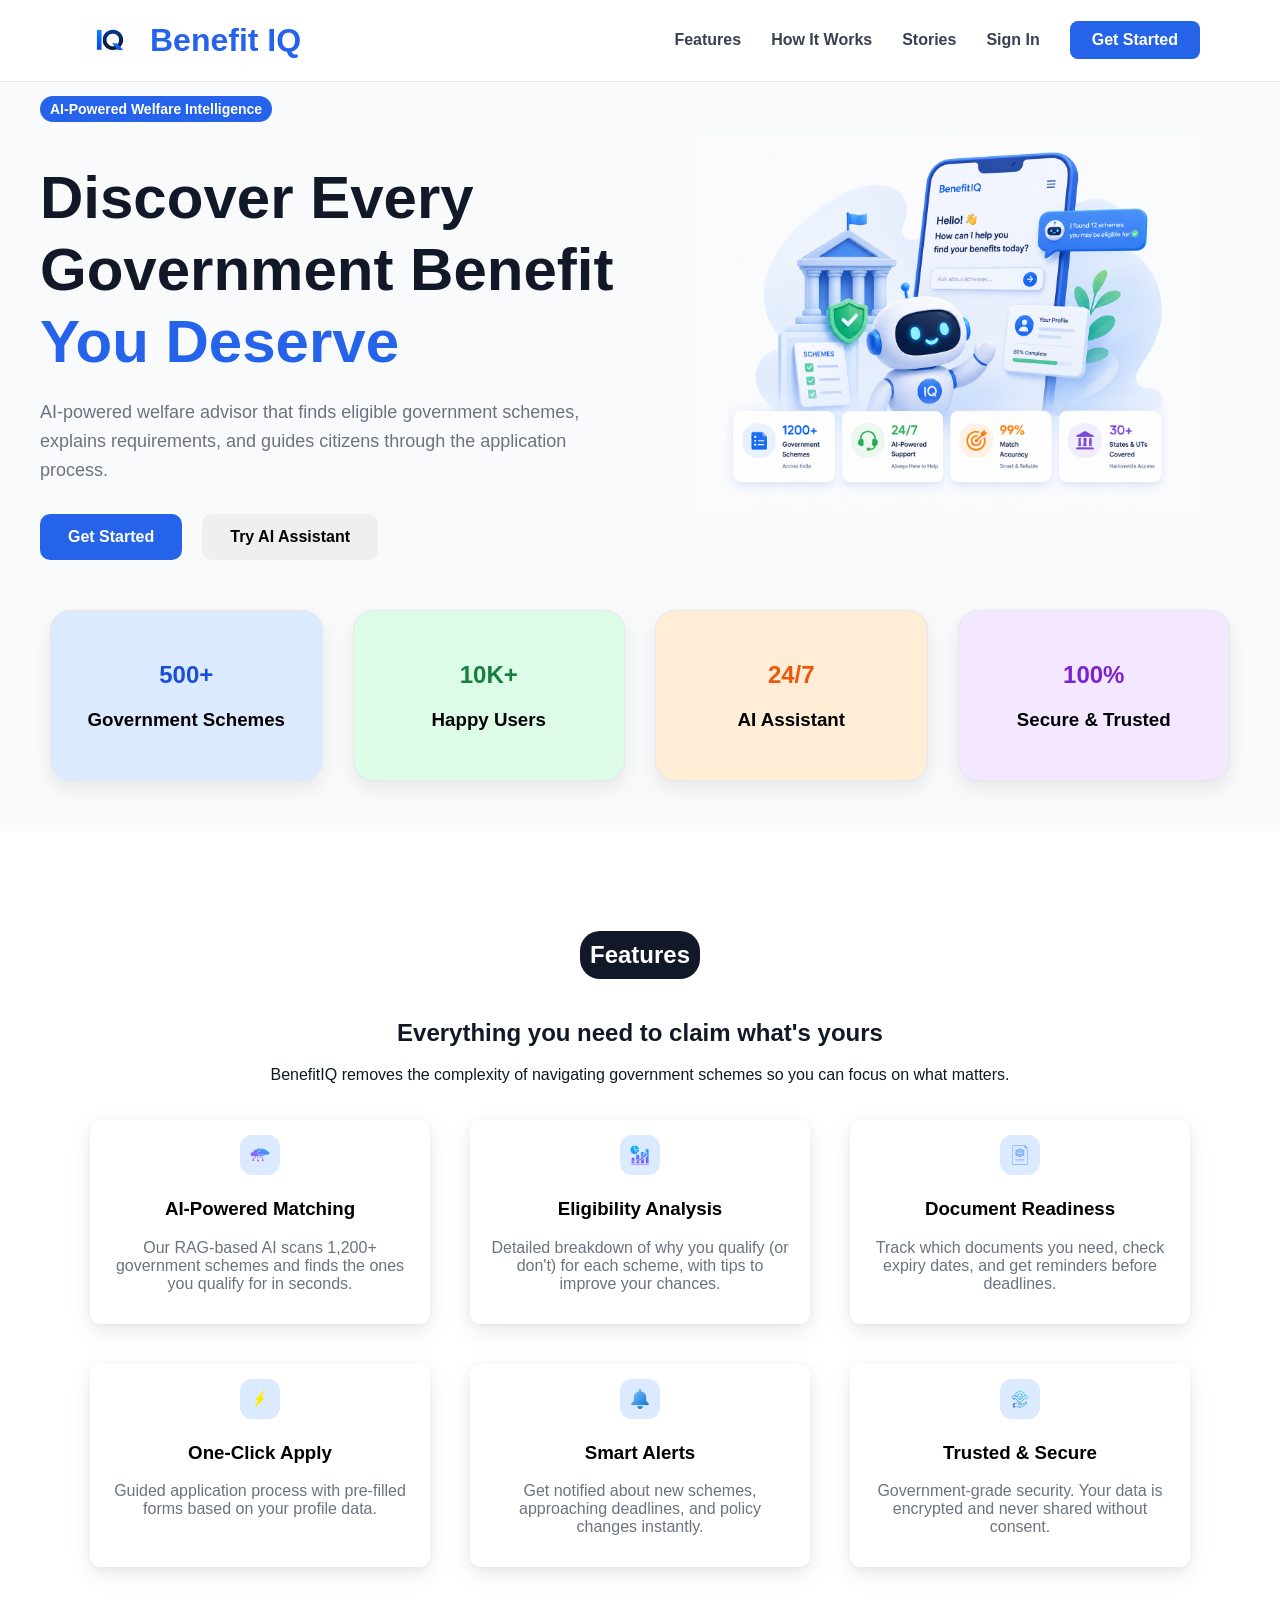
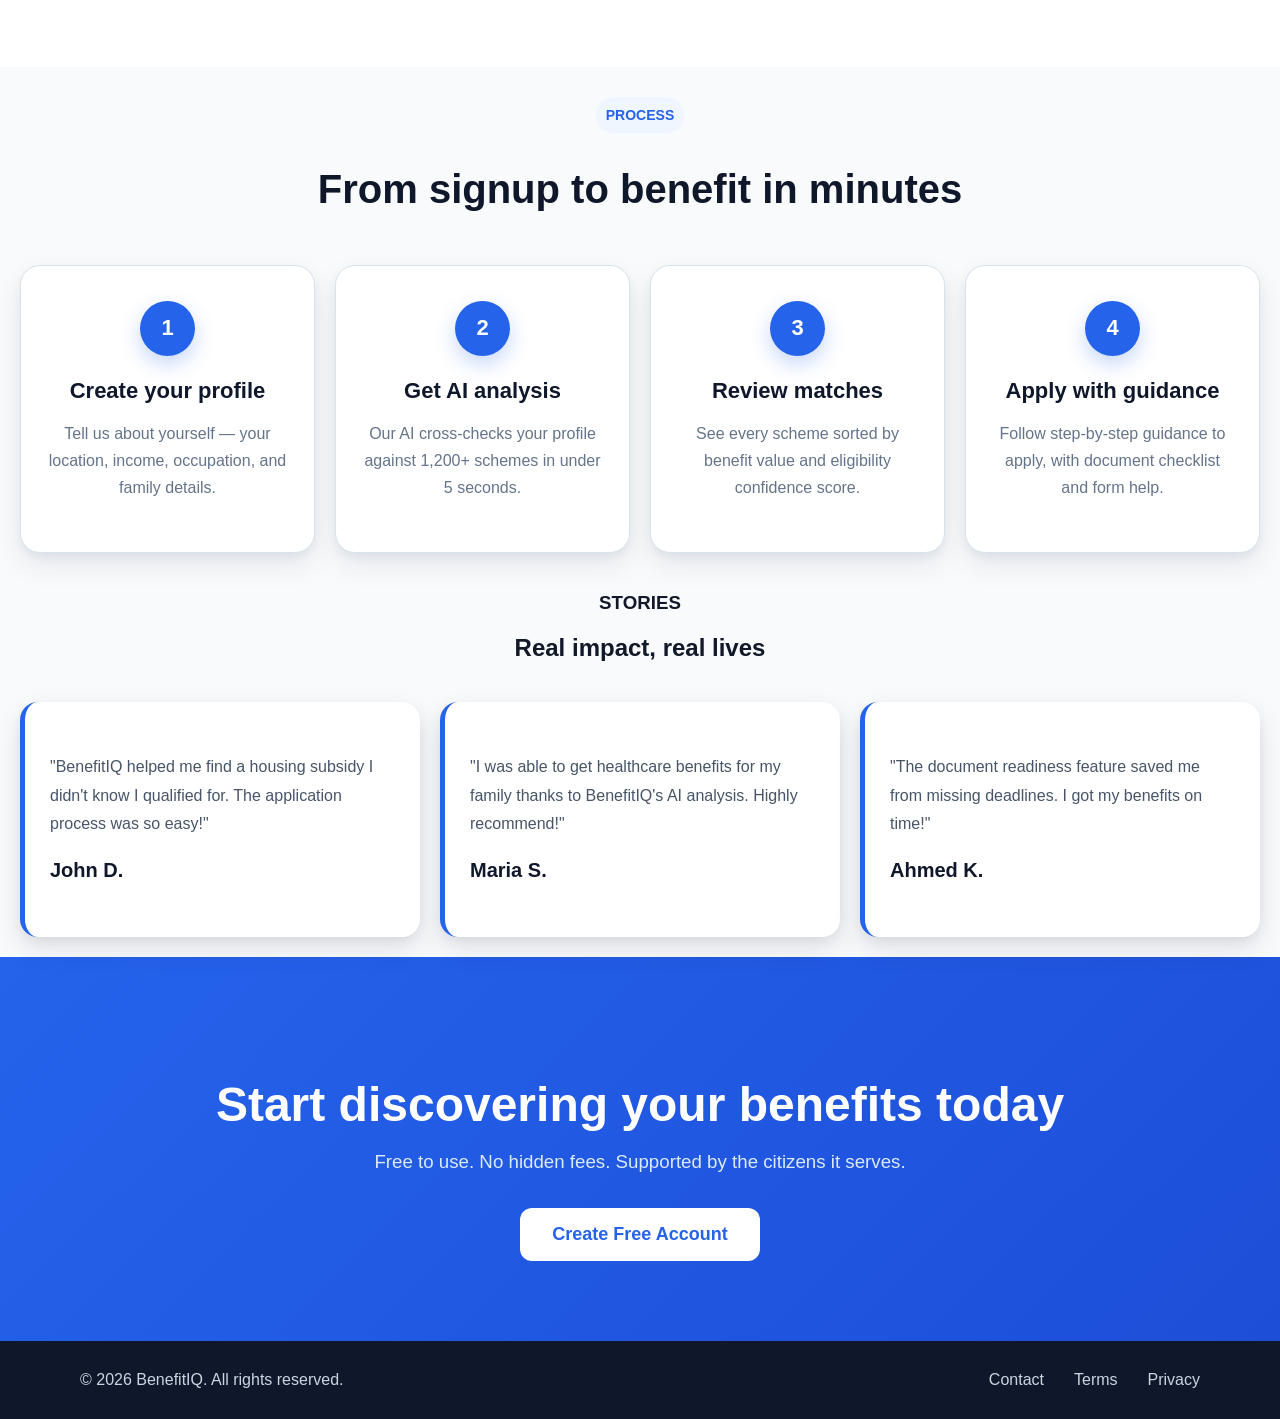
==== index.html @ 74d90d5c "Update index.html" ====
<!DOCTYPE html>
<html lang="en">
<head>
  <meta charset="UTF-8">
  <title>BenefitIQ - Home</title>
  <meta name="viewport" content="width=device-width, initial-scale=1.0">
  <link rel="stylesheet" href="style.css">
</head>
<body>
  <header>
    <h1><img src="images/logo.png" alt="BenefitIQ Logo" width="60">Benefit IQ</h1>
    <nav>
      <a href="#features">Features</a>
      <a href="#process">How It Works</a>
      <a href="#stories">Stories</a>
      <a href="login.html">Sign In</a>
      <a href="register.html" class="btn">Get Started</a>
    </nav>
  </header>
  <main>
    <section id="hero">
      <div class="hero-left">
      <p class="badge">AI-Powered Welfare Intelligence</p>
      <h1 class="hero-title">Discover Every Government Benefit <span>You Deserve</span></h1>
      <p class="hero-description"> AI-powered welfare advisor that finds eligible government schemes, explains requirements, and guides citizens through the application process.</p>
      <div class="hero-buttons">
       <button onclick="window.location.href='register.html'" class="bt">Get Started</button>
       <button class="bt1">Try AI Assistant</button>
     </div>
     </div>
     <div class="hero-right">
      <img src="images/right.png" width="300"/>
    </div>
    </section>
     <section id="card">
     <div class="card1">
      <h2>500+</h2>
      <h3>Government Schemes</h3>
      </div>
      <div class="card2">
      <h2>10K+</h2>
      <h3>Happy Users</h3>
      </div>
      <div class="card3">
      <h2>24/7</h2>
      <h3>AI Assistant</h3>
     </div>
     <div class="card4">
      <h2>100%</h2>
      <h3>Secure & Trusted</h3>
     </div>
      </div>
      </div>
    </section>
    <section id="features">
      <center><div class="ft">
      <h2>Features</h2>
      <h1>Everything you need to claim what's yours</h1>
      <p>BenefitIQ removes the complexity of navigating government schemes so you can focus on what matters.</p>
      </div></center>
      <div class="container">
      <div class="top">
        <img src="images/cloud.png" alt="AI Icon" width="20"/>
        <h3>AI-Powered Matching</h3>
        <p>Our RAG-based AI scans 1,200+ government schemes and finds the ones you qualify for in seconds.</p>
      </div>
      <div class="top">
        <img src="images/sales-report.png" alt="Analysis Icon" width="20" />
        <h3>Eligibility Analysis</h3>
        <p>Detailed breakdown of why you qualify (or don't) for each scheme, with tips to improve your chances.</p>
      </div>
      <div class="top">
        <img src="images/template.png" alt="Document Icon" width="20" />
        <h3>Document Readiness</h3>
        <p>Track which documents you need, check expiry dates, and get reminders before deadlines.</p>
      </div>
      </div>
    <div class="container2">
      <div class="bottom">
        <img src="images/flash.png" alt="Rocket Icon" width="20" />
        <h3>One-Click Apply</h3>
        <p>Guided application process with pre-filled forms based on your profile data.</p>
      </div>
      <div class="bottom">
        <img src="images/notification-bell.png" alt="Notification Icon" width="20" />
        <h3>Smart Alerts</h3>
        <p>Get notified about new schemes, approaching deadlines, and policy changes instantly.</p>
      </div>
      <div class="bottom">
        <img src="images/consulting.png" alt="Security Icon" width="20" />
        <h3>Trusted & Secure</h3>
        <p>Government-grade security. Your data is encrypted and never shared without consent.</p>
      </div>
    </div>
    </section>
    <section id="process">
      <center><h2>PROCESS</h2>
      <h1>From signup to benefit in minutes</h1></center>
      <div class="proc"><article class="process">
        <div class="number">1</div>
        <h3>Create your profile</h3>
          <p>Tell us about yourself — your location, income, occupation, and family details.</p>
      </article>
      <article class="process">
        <div class="number">2</div>
        <h3>Get AI analysis</h3>
          <p>Our AI cross-checks your profile against 1,200+ schemes in under 5 seconds.</p>
      </article>
      <article class="process">
        <div class="number">3</div>
        <h3>Review matches</h3>
          <p>See every scheme sorted by benefit value and eligibility confidence score.</p>
      </article>
      <article class="process">
        <div class="number">4</div>
        <h3>Apply with guidance</h3>
          <p>Follow step-by-step guidance to apply, with document checklist and form help.</p>
      </article>
      </div>
    </section>
    <section id="stories">
      <center><h3>STORIES</h3>
      <h1>Real impact, real lives</h1></center>
      <div class="str"> <article class="story">
        <p>"BenefitIQ helped me find a housing subsidy I didn't know I qualified for. The application process was so easy!"</p>
        <h3>John D.</h3>
      </article>
      <article class="story">
        <p>"I was able to get healthcare benefits for my family thanks to BenefitIQ's AI analysis. Highly recommend!"</p>
        <h3>Maria S.</h3>
      </article>
      <article class="story">
        <p>"The document readiness feature saved me from missing deadlines. I got my benefits on time!"</p>
        <h3>Ahmed K.</h3>
      </article>
    </div>
    </section>
    <section class="cta"><center>
      <h1>Start discovering your benefits today</h1>
      <h3>Free to use. No hidden fees. Supported by the citizens it serves.</h3>
      <button class="bt2" onclick="window.location.href='register.html'">Create Free Account</button>
    </section></center>
  </main>
  <footer class="foot">
    <p>&copy; 2026 BenefitIQ. All rights reserved.</p>
    <div class="cont">
    <a href="#">Contact</a>
    <a href="#">Terms</a>
    <a href="#">Privacy</a>
  </div>
  </footer>
</body>
</html>
---- style.css ----
body{
    margin:0;
    padding:0;
    font-family:Arial,sans-serif;
    background-color:#F8FAFC;
    color:#111827;}

header{
    display:flex;
    justify-content:space-between;
    align-items:center;
    background-color:#FFFFFF;
    padding:20px 80px;
    border-bottom:1px solid #E5E7EB;
    position:sticky;
    top:0;}

header h1{
    display:flex;
    align-items:center;
    margin:0;
    font-size:32px;
    font-weight:700;
    color:#2563EB;
    cursor:pointer;
    gap:10px;}

nav{
    display:flex;
    align-items:center;
    gap:30px;}

nav a{
    text-decoration:none;
    color:#374151;
    font-size:16px;
    font-weight:600;
    transition:0.3s;}

nav a:hover{
    color:#2563EB;}

.btn{
    background-color:#2563EB;
    color:white;
    padding:10px 22px;
    border-radius:8px;
    transition:0.3s;}

.btn:hover{
    background-color:#1D4ED8;
    color:white;}

#hero{
    display:flex;
    align-items:center;
    justify-content:space-between;
    gap:2rem;
    max-width:1200px;
    margin: 0 auto;
    padding: 0 2rem;}

.bt{
    background-color:#2563EB;
    color:white;
    padding:14px 28px;
    border:none;
    border-radius:10px;
    font-size:16px;
    font-weight:600;
    cursor:pointer;
    transition:0.3s;}

.bt:hover{
    transform:translateY(-8px);
    background-color:#1D4ED8;
    color:white;}

.badge{
    display:inline-block;
    background-color:#2563EB;
    color:white;
    padding:5px 10px;
    border-radius:50px;
    font-size:14px;
    font-weight:600;
    margin-bottom:20px;}

.hero-left{
    width:50%;}

.hero-right{
    width:50%;
    display:flex;
    justify-content:center;
    align-items:center;}

.hero-title{
    color:#111827;
    font-size:60px;
    font-weight:700;
    margin:20px 0;
    line-height:1.2;}

.hero-right img{
    width: 100%;
    max-width: 500px;
    height: auto;
    object-fit: contain;}

.hero-title span{
    color:#2563EB;}

.hero-description{
    font-size:18px;
    color:#6B7280;
    line-height:1.6;
    max-width:550px;
    margin-bottom:30px;}

.hero-buttons{
    display:flex;
    gap:20px;}


.bt1{
    color:black;
    padding:14px 28px;
    border:none;
    border-radius:10px;
    font-size:16px;
    font-weight:600;
    cursor:pointer;
    transition:0.3s;}

.bt1:hover{
    transform:translateY(-8px);
    background-color:#1D4ED8;
    color:white;}

#card{
    display:flex;
    gap:30px;
    padding:20px 20px;
    margin:30px 30px;}

#card h3{
    color:black;}
    
.card1{
    flex:1;
    background:#DBEAFE;
    color:#1D4ED8;
    border:1px solid #E5E7EB;
    border-radius:20px;
    padding:30px;
    text-align:center;
    box-shadow:0 8px 20px rgba(0,0,0,0.08);}

.card2{
    flex:1;
    background:#DCFCE7;
    color:#15803D;
    border:1px solid #E5E7EB;
    border-radius:20px;
    padding:30px;
    text-align:center;
    box-shadow:0 8px 20px rgba(0,0,0,0.08);}

.card3{
    flex:1;
    background:#FFEDD5;
    color:#EA580C;
    border:1px solid #E5E7EB;
    border-radius:20px;
    padding:30px;
    text-align:center;
    box-shadow:0 8px 20px rgba(0,0,0,0.08);}

.card4{
    flex:1;
    background:#F3E8FF;
    color:#7E22CE;
    border:1px solid #E5E7EB;
    border-radius:20px;
    padding:30px;
    text-align:center;
    box-shadow:0 8px 20px rgba(0,0,0,0.08);}

#features{
    background:#FFFFFF;
    padding:80px;}

.ft h2{
    background-color: #111827;
    display:inline-block;
    padding: 10px;
    border-radius: 20px;
    color:white;}

#features h1{
    color:#111827;}

.container{
    display:flex;
    gap:20px;}

.container2{
    display:flex;
    gap:20px;}

.top h3{
    color:black;}
.bottom h3{
    color:black;}

.top{ 
    flex:1;
    background:#FFFFFF;
    color:#6B7280;
    align-items:center;
    text-align:center;
    justify-content:space-between;
    border-radius: 10px;
    box-shadow:
    0 2px 8px rgba(0,0,0,0.05),0 8px 24px rgba(0,0,0,0.08);
    margin: 20px 10px;
    padding: 15px 20px;
    transition:.3s;}

.top p{
    color:#6B7280}

.top img{
    background:#DBEAFE;
    padding: 10px;
    border-radius:12px;}

.top:hover{
    transform:translateY(-8px);
    border-color:#93C5FD;
    box-shadow:
        0 8px 18px rgba(37,99,235,.10),
        0 18px 40px rgba(15,23,42,.12);}

.bottom{ 
    flex:1;
    background:#FFFFFF;
    color:#6B7280;
    align-items:center;
    text-align:center;
    justify-content:space-between;
    box-shadow: 0 2px 8px rgba(0,0,0,0.05),0 8px 24px rgba(0,0,0,0.08);
    border-radius:10px;
    margin : 20px 10px;
    padding : 15px 20px;
    transition:.3s;}

.bottom img{
    background:#DBEAFE;
    padding: 10px;
    border-radius:12px;}

.bottom:hover{
    transform:translateY(-8px);
    border-color:#93C5FD;
    box-shadow:
        0 8px 18px rgba(37,99,235,.10),
        0 18px 40px rgba(15,23,42,.12);}

#process{
    background-color:#F8FAFC;}

.process h3{
    color:#0F172A;
    font-size:22px;
    font-weight:700;
    margin-bottom:15px;}

.process p{
    color:#64748B;
    line-height:1.7;
    font-size:16px;}

#process h2{
    background:#EFF6FF;
    color:#2563EB;
    font-size:14px;
    font-weight:600;
    display: inline-block;
    padding:10px 10px;
    border-radius:20px;
    margin:30px;
    margin-bottom:0px;}

#process h1{
    color:#0F172A;
    font-size:40px;
    font-weight:800;}

.proc{
    display: flex;
    gap:20px;
    padding:20px;}

.number{
    width:55px;
    height:55px;
    background:#2563EB;
    color:white;
    border-radius:50%;
    display:flex;
    justify-content:center;
    align-items:center;
    font-size:22px;
    font-weight:700;
    margin:0 auto 20px;
    box-shadow:0 8px 20px rgba(37,99,235,.25);}

.process{
    flex:1;
    background:#FFFFFF;
    padding:35px 25px;
    border:1.5px solid #D6E4F0;
    border-radius:20px;
    text-align:center;
    box-shadow:
        0 4px 10px rgba(15,23,42,.05),
        0 12px 28px rgba(15,23,42,.08);
    transition:.3s;}

.process:hover{
    transform:translateY(-8px);
    border-color:#93C5FD;
    box-shadow:
        0 8px 18px rgba(37,99,235,.10),
        0 18px 40px rgba(15,23,42,.12);}

.str{
    display:flex;
    gap:20px;
    padding:20px;}

.story p{
    color:#475569;
    font-size:16px;
    line-height:1.8;}

.story h3{
    color:#0F172A;
    font-size:20px;
    font-weight:700;
    margin-top:20px;}

.story{
    flex:1;
    background:#FFFFFF;
    padding:35px 25px;
    border-radius:18px;
    border-left:5px solid #2563EB;
    text-align:left;
    box-shadow:
        0 4px 12px rgba(15,23,42,.06),
        0 12px 28px rgba(15,23,42,.10);
    transition:.3s;}

.story:hover{
    transform:translateY(-8px);}

.cta{
    background:linear-gradient(135deg,#2563EB,#1D4ED8);
    color:white;
    text-align:center;
    padding:80px 20px;}

.cta h1{
    font-size:48px;
    margin-bottom:15px;}

.cta h3{
    color:#DBEAFE;
    font-weight:400;
    margin-bottom:35px;}

.bt2{
    background:white;
    color:#2563EB;
    padding:16px 32px;
    border:none;
    border-radius:12px;
    font-size:18px;
    font-weight:700;
    cursor:pointer;
    transition:.3s;}


.bt2:hover{
    transform:translateY(-5px);
    background:#EFF6FF;}

.foot{
    background:#0F172A;
    color:white;
    padding:30px 80px;
    display:flex;
    justify-content:space-between;
    align-items:center;}

.cont{
    display:flex;
    gap:30px;}

.foot p{
    color:#CBD5E1;
    margin:0;}

.foot a{
    color:#CBD5E1;
    text-decoration:none;
    transition:.3s;}

.foot a:hover{
    color:white;}
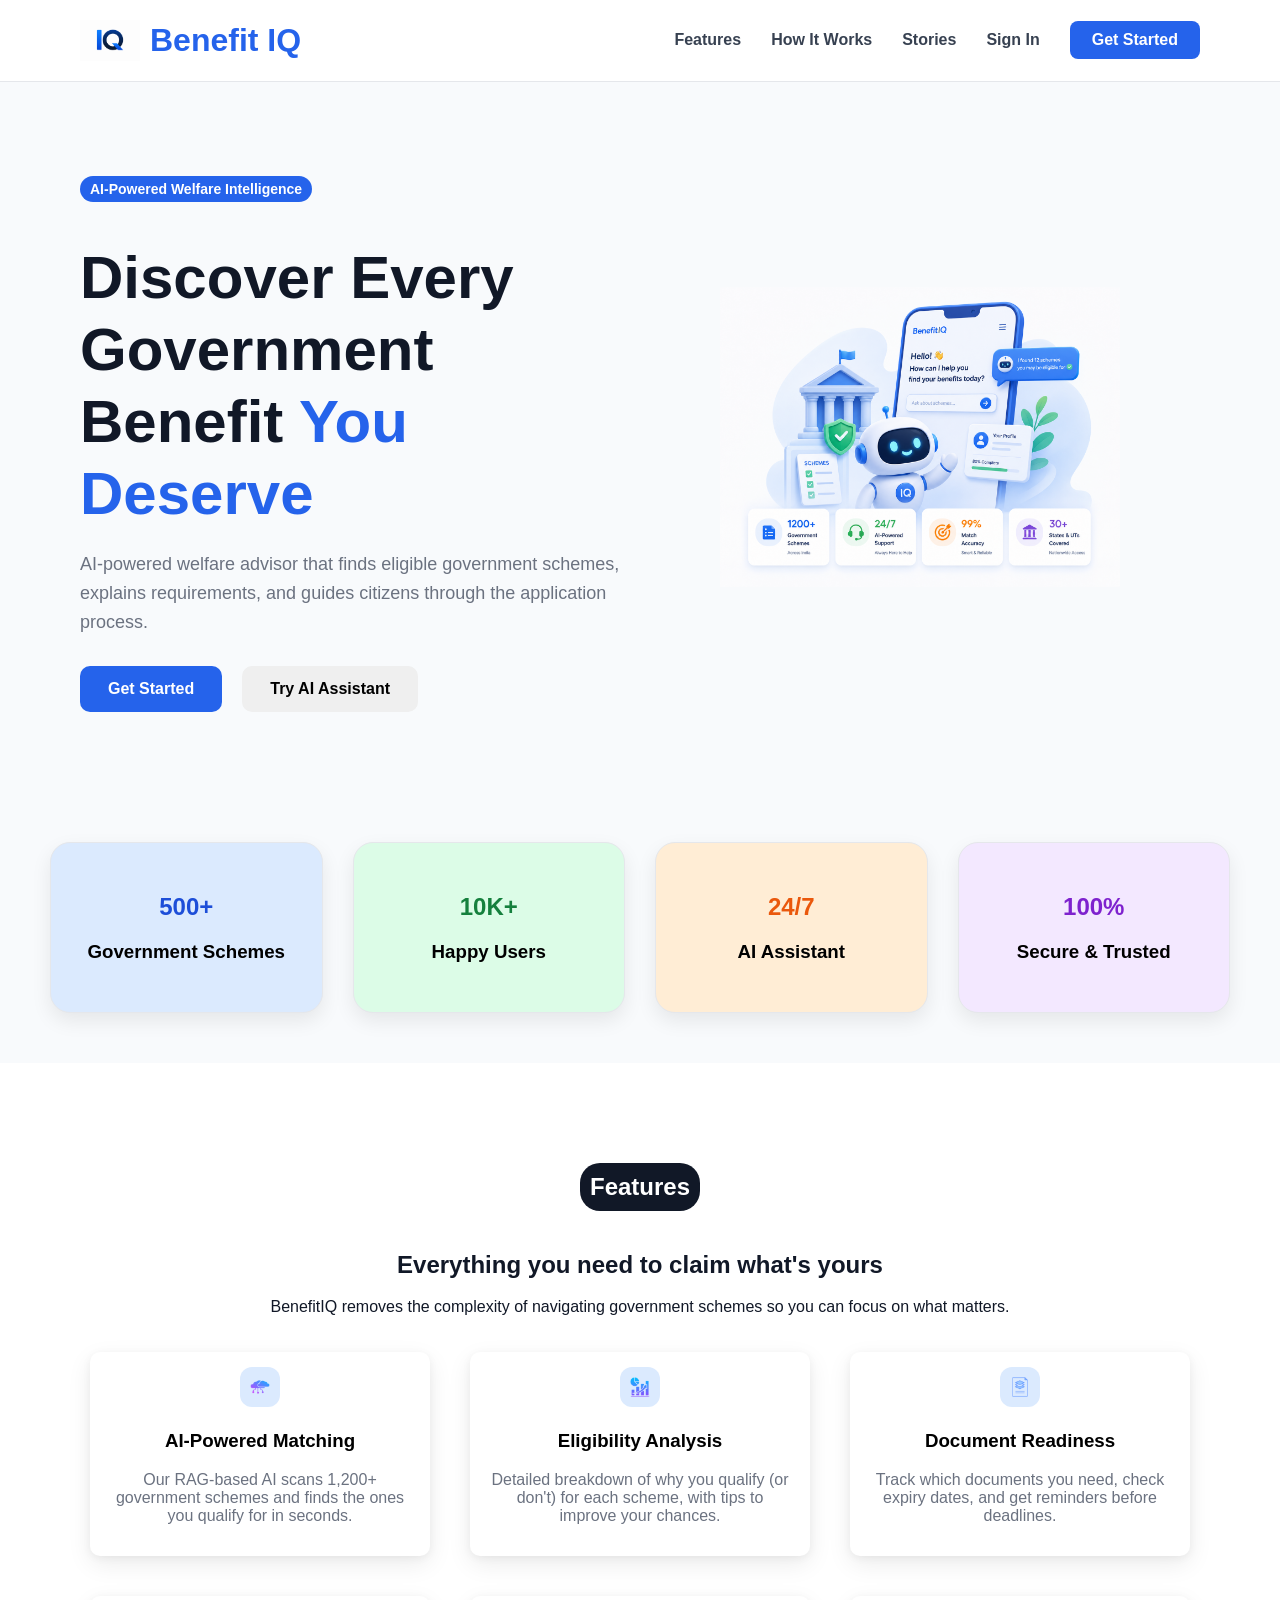
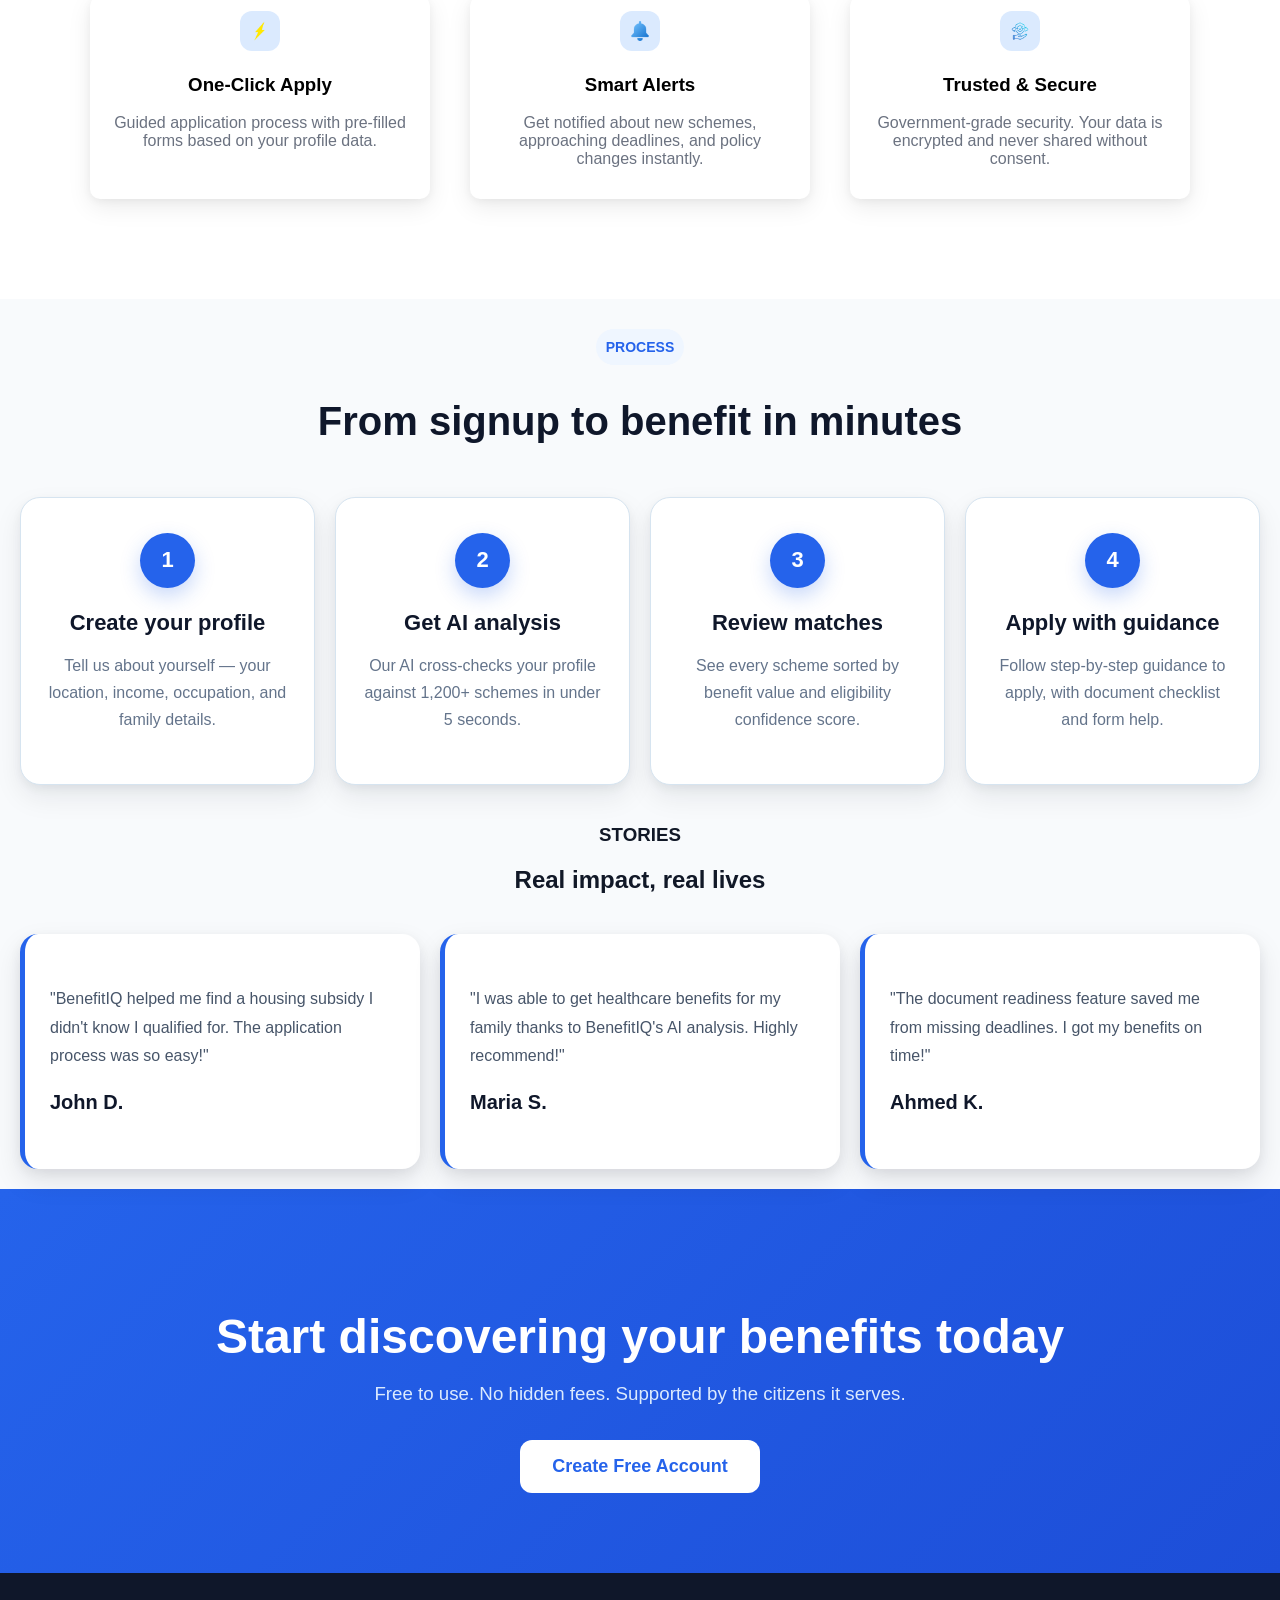
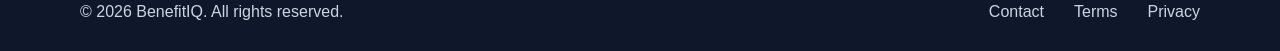
==== commit 10bb4b76: "Update index.html" ====
--- a/index.html
+++ b/index.html
@@ -29,7 +29,7 @@
      </div>
      </div>
      <div class="hero-right">
-      <img src="images/right.png" width="300"/>
+      <img src="images/right.png" width="400"/>
     </div>
     </section>
      <section id="card">
--- a/style.css
+++ b/style.css
@@ -53,12 +53,9 @@
 
 #hero{
     display:flex;
-    align-items:center;
     justify-content:space-between;
-    gap:2rem;
-    max-width:1200px;
-    margin: 0 auto;
-    padding: 0 2rem;}
+    align-items:center;
+    padding:80px;}
 
 .bt{
     background-color:#2563EB;
@@ -94,6 +91,9 @@
     display:flex;
     justify-content:center;
     align-items:center;}
+    
+.hero img{
+    width:100%;}
 
 .hero-title{
     color:#111827;
@@ -101,12 +101,6 @@
     font-weight:700;
     margin:20px 0;
     line-height:1.2;}
-
-.hero-right img{
-    width: 100%;
-    max-width: 500px;
-    height: auto;
-    object-fit: contain;}
 
 .hero-title span{
     color:#2563EB;}
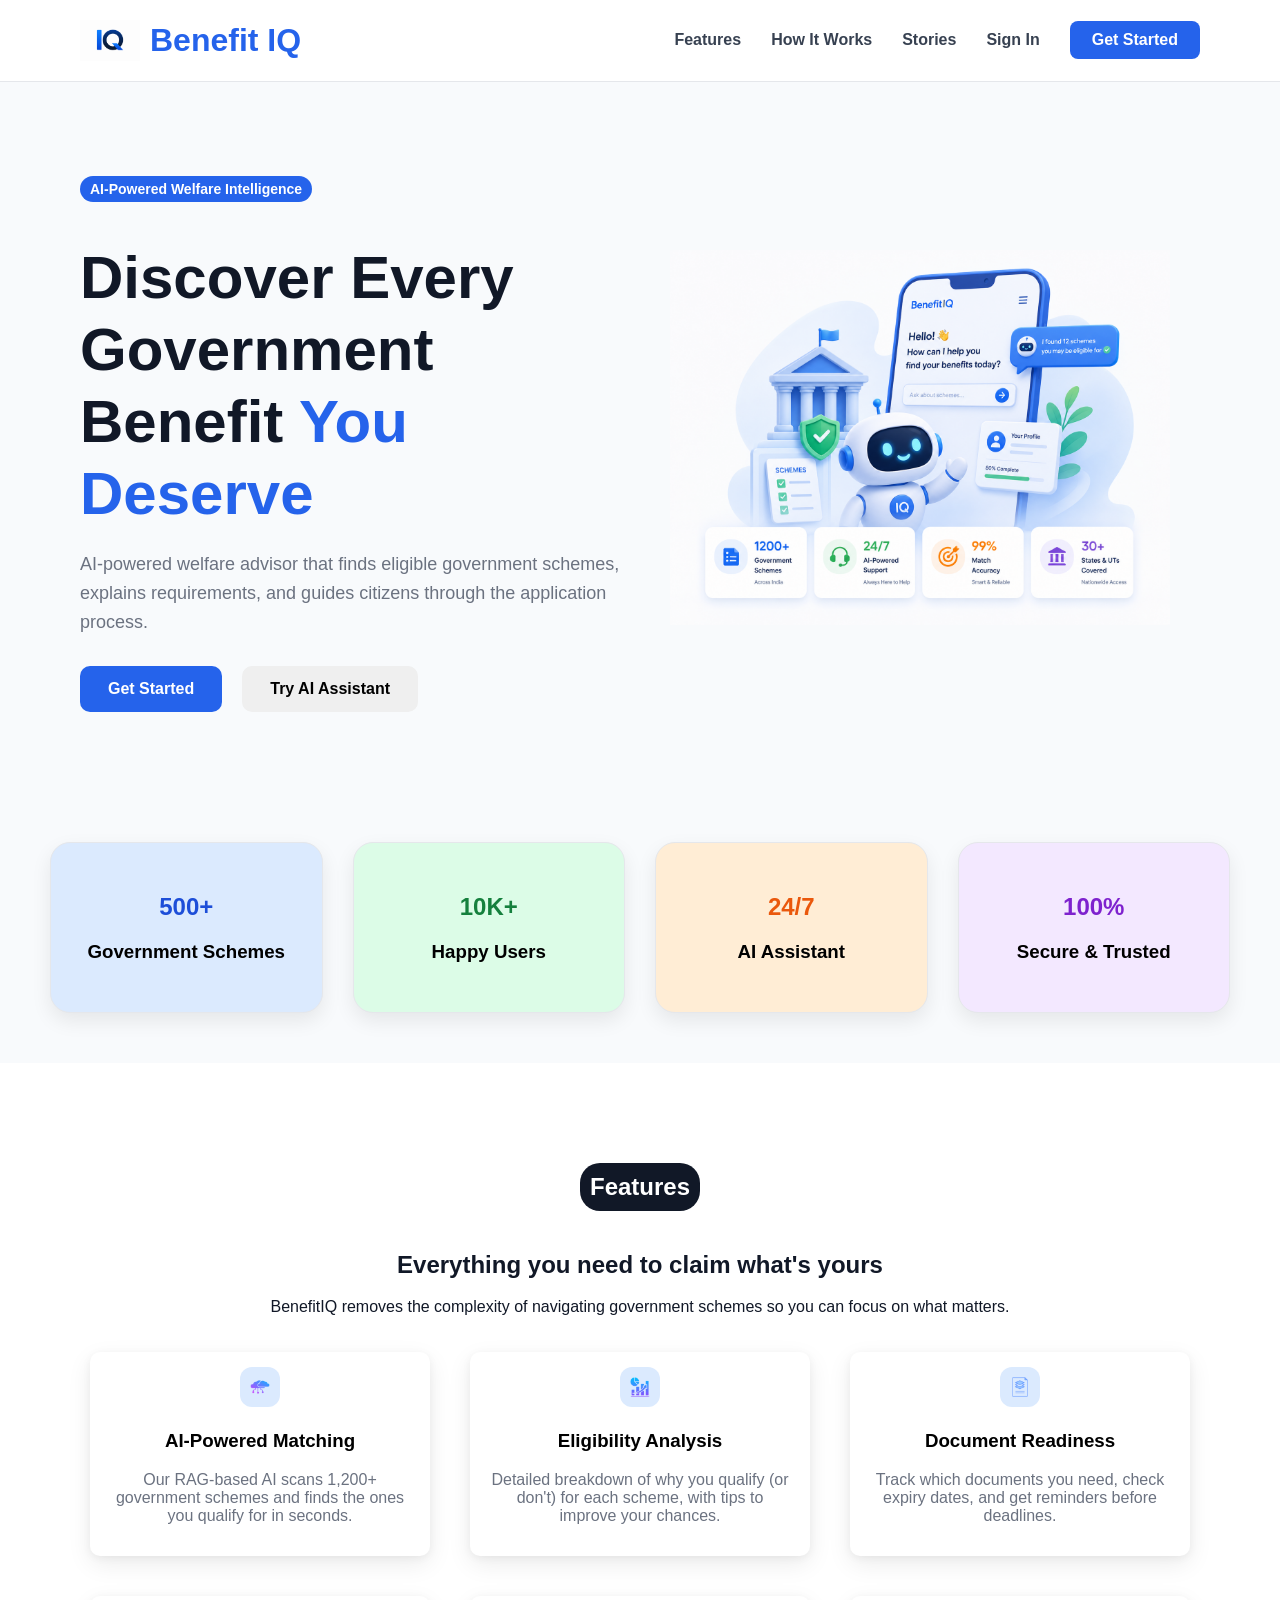
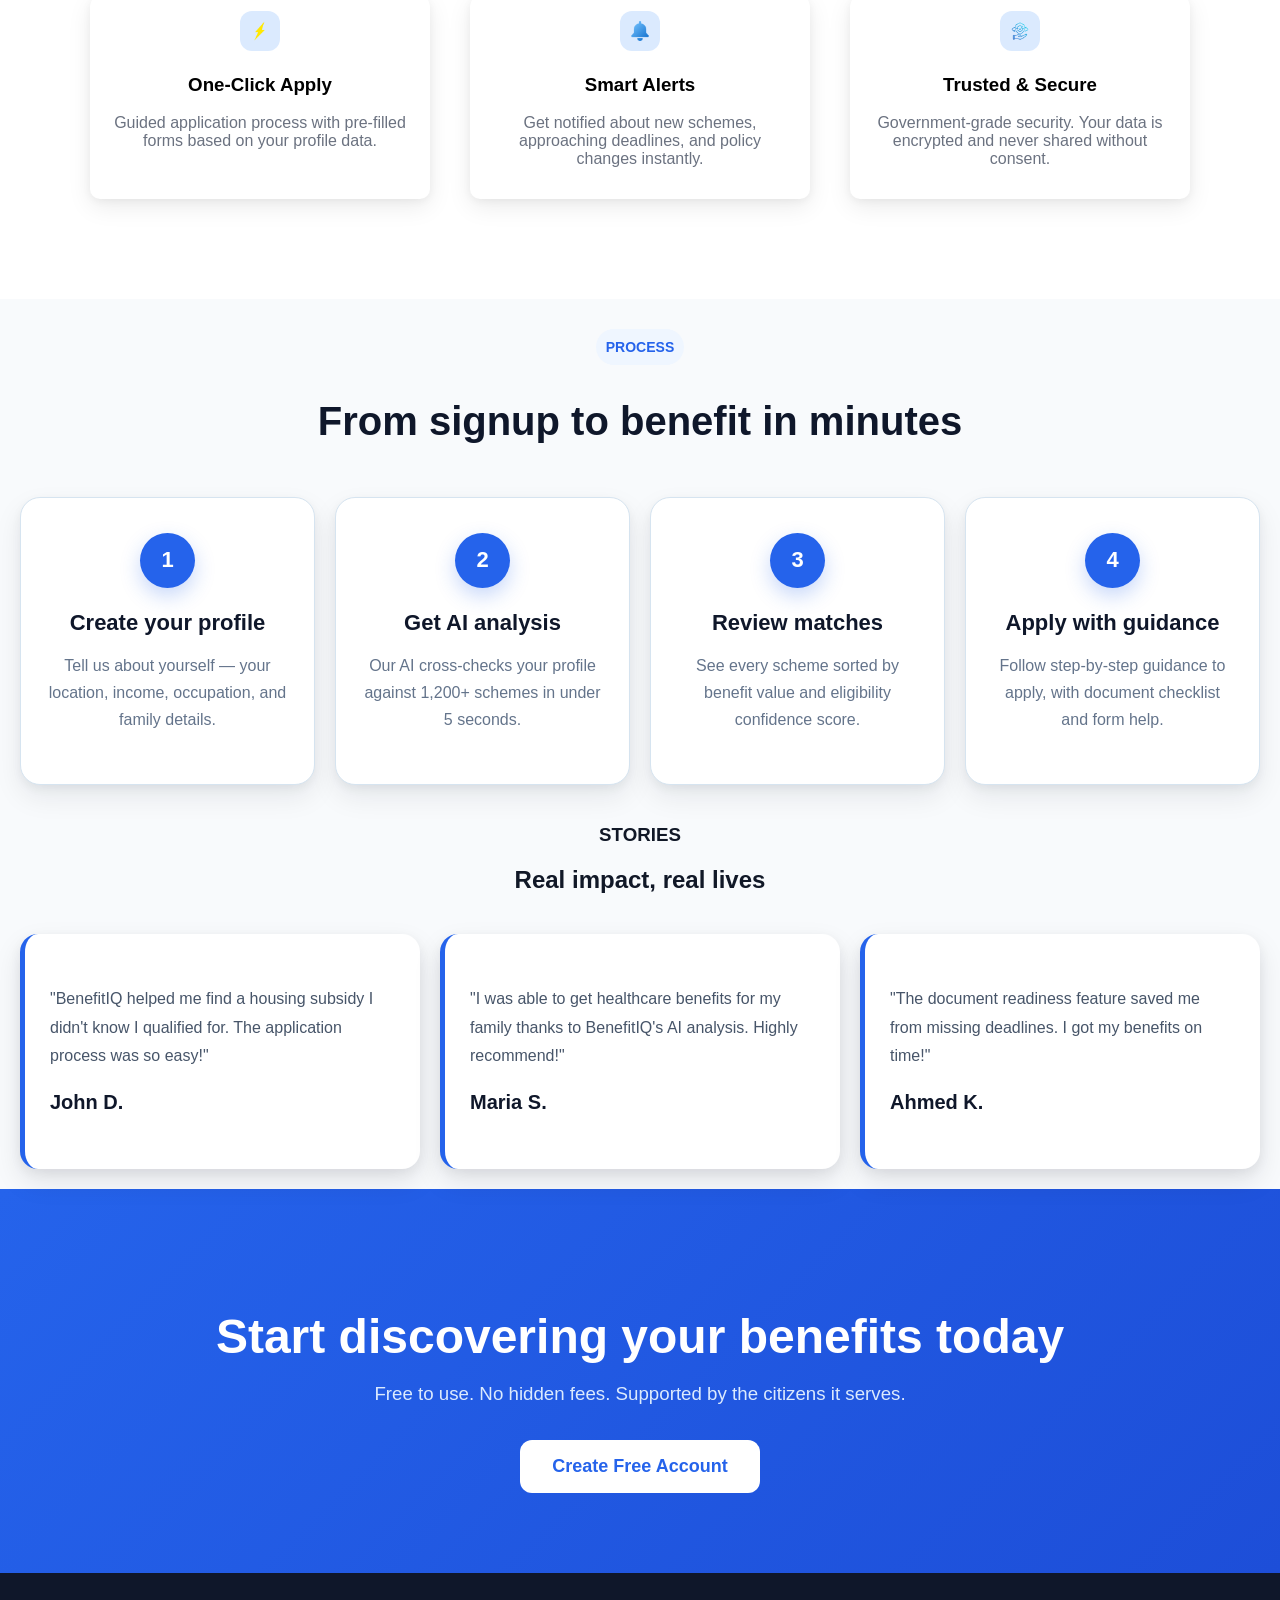
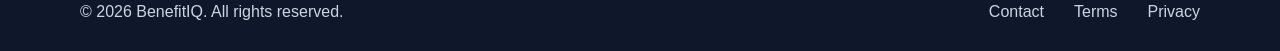
==== commit 0390f919: "Update index.html" ====
--- a/index.html
+++ b/index.html
@@ -29,7 +29,7 @@
      </div>
      </div>
      <div class="hero-right">
-      <img src="images/right.png" width="400"/>
+      <img src="images/right.png" width="500"/>
     </div>
     </section>
      <section id="card">
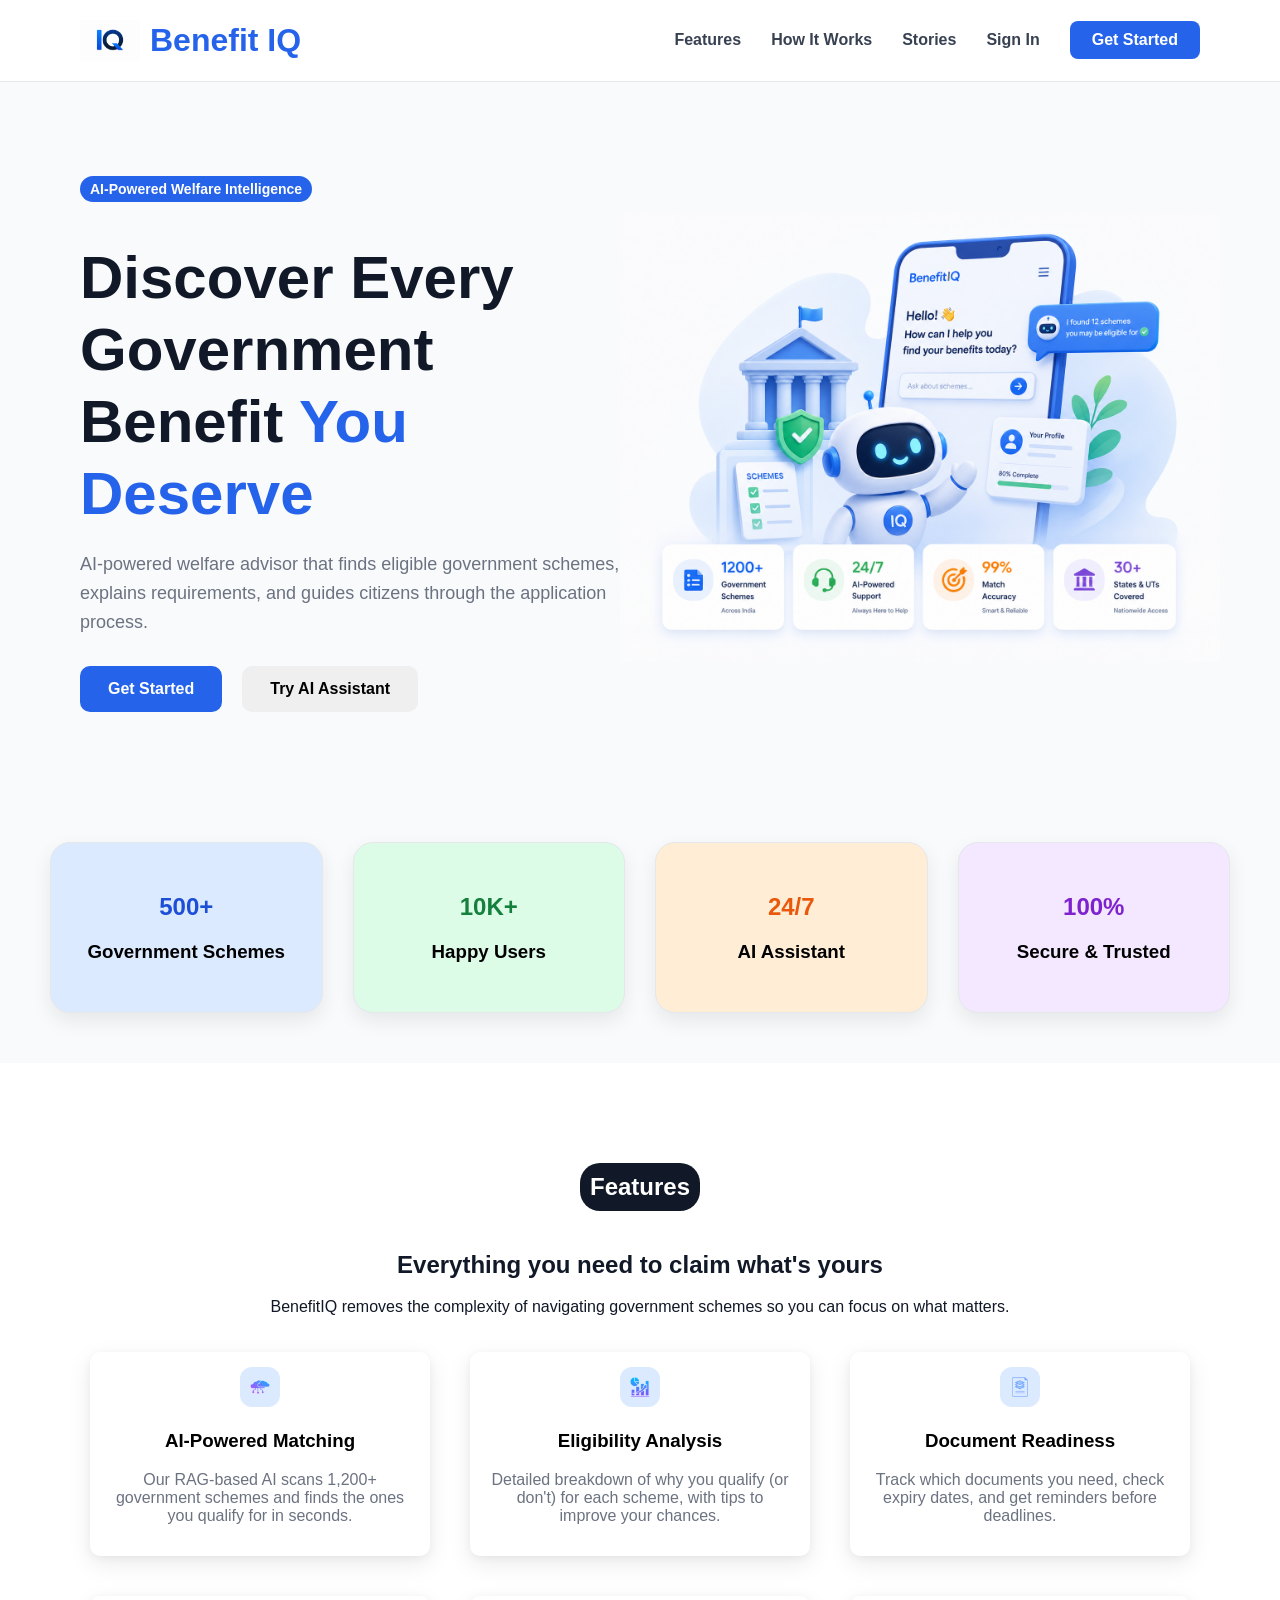
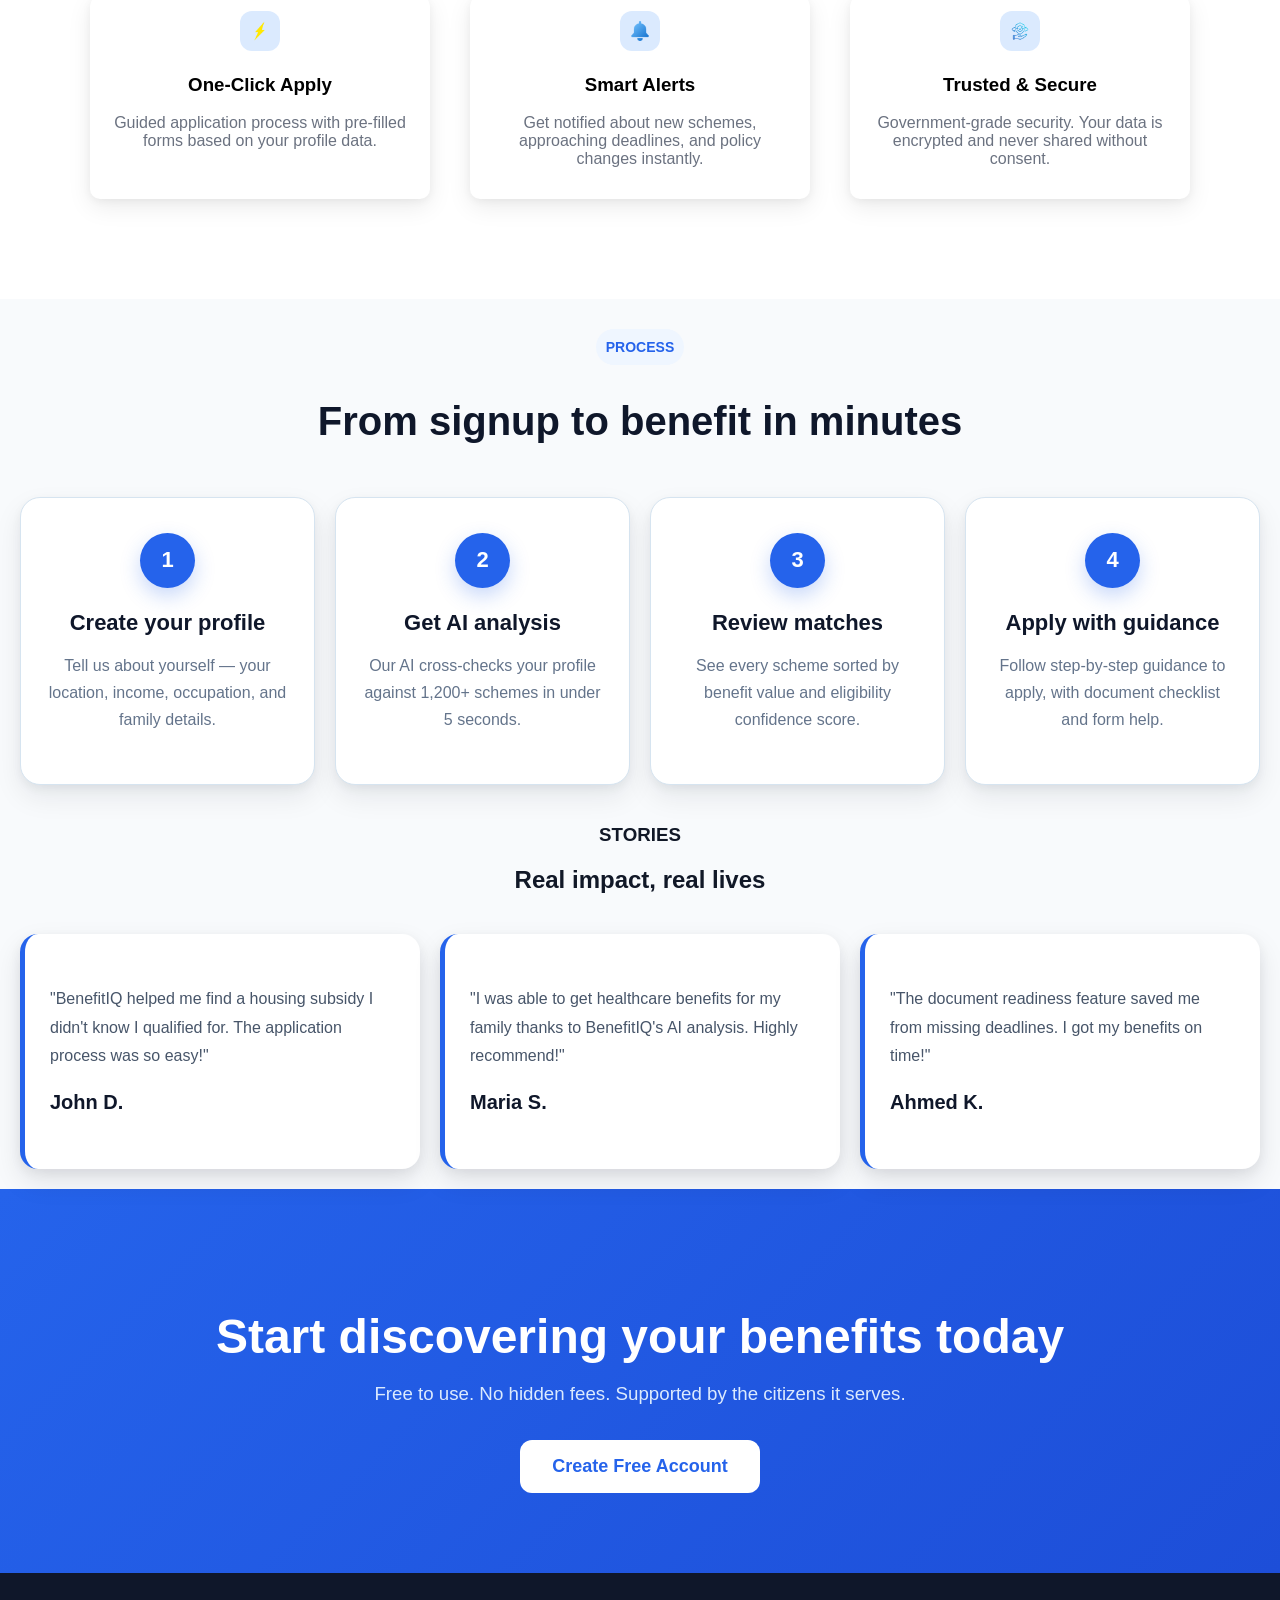
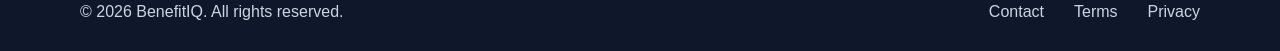
==== commit dee0e3f6: "Update index.html" ====
--- a/index.html
+++ b/index.html
@@ -29,7 +29,7 @@
      </div>
      </div>
      <div class="hero-right">
-      <img src="images/right.png" width="500"/>
+      <img src="images/right.png" width="600"/>
     </div>
     </section>
      <section id="card">
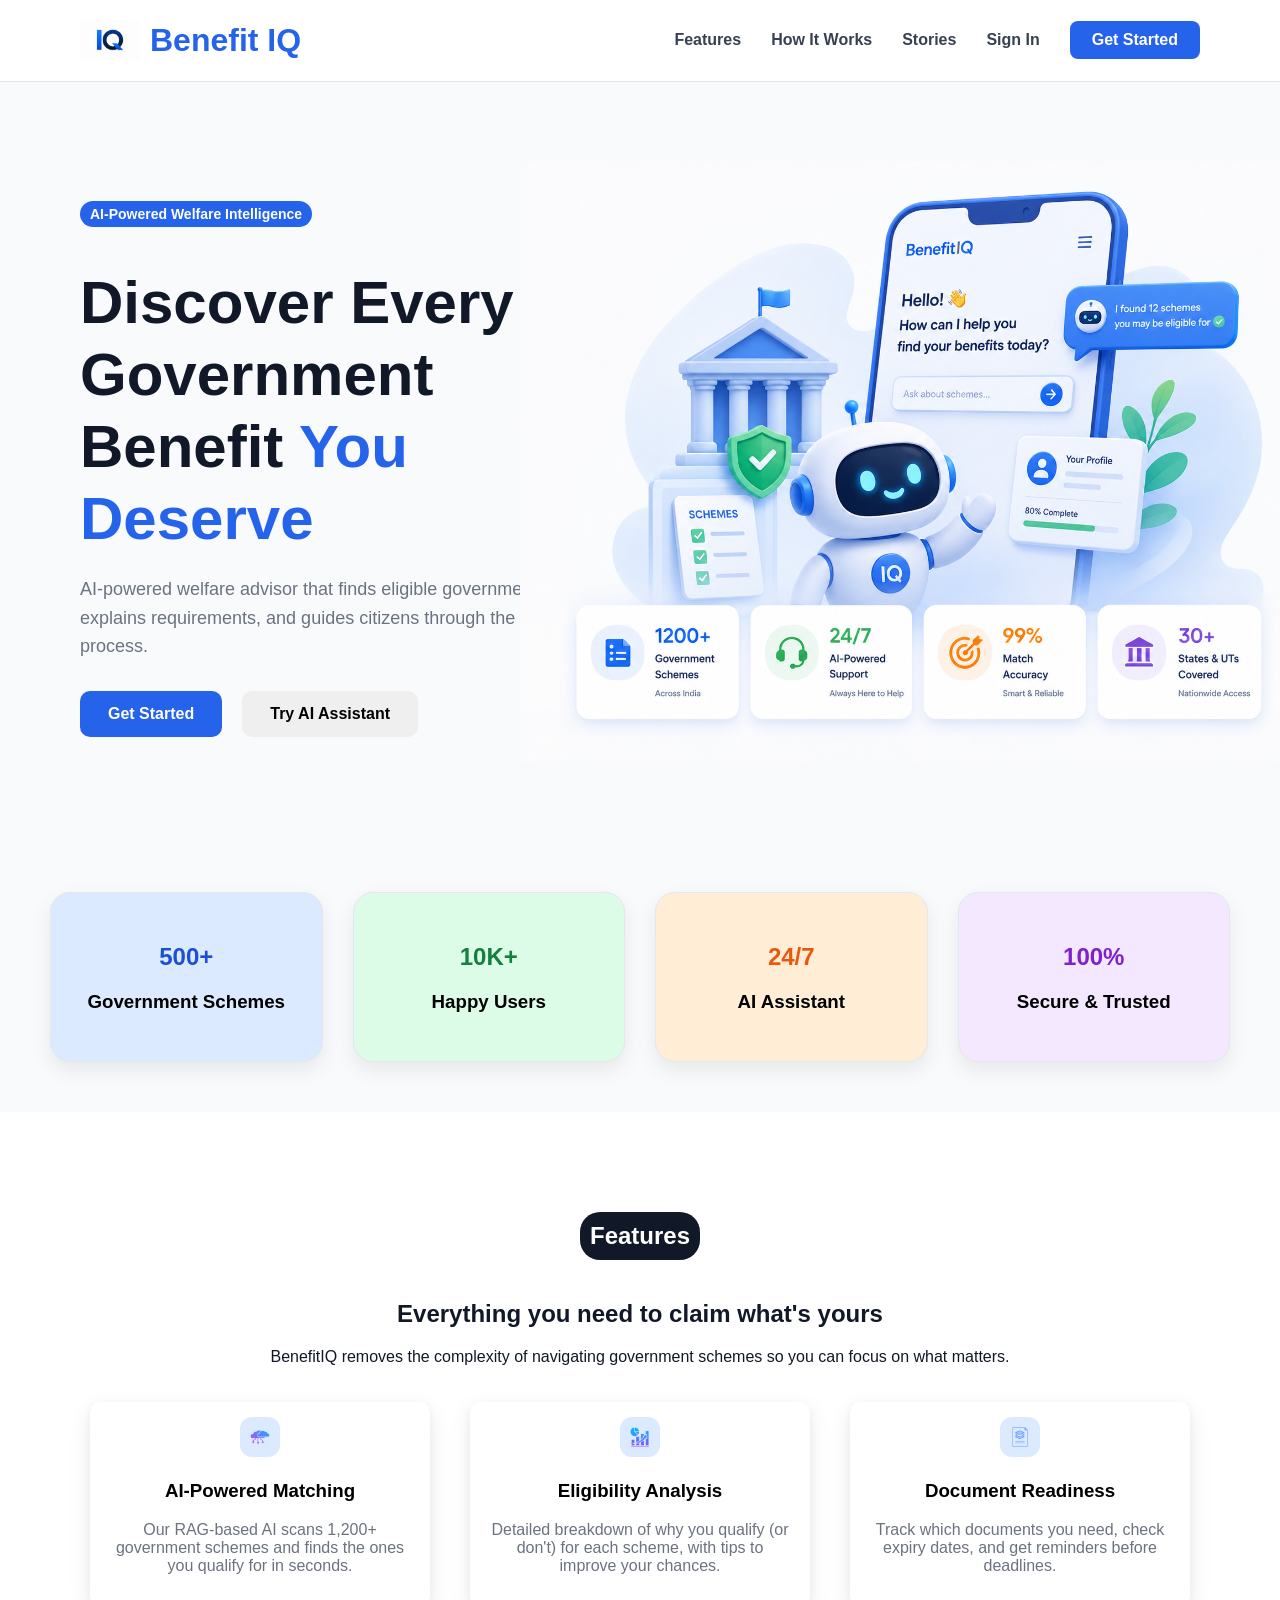
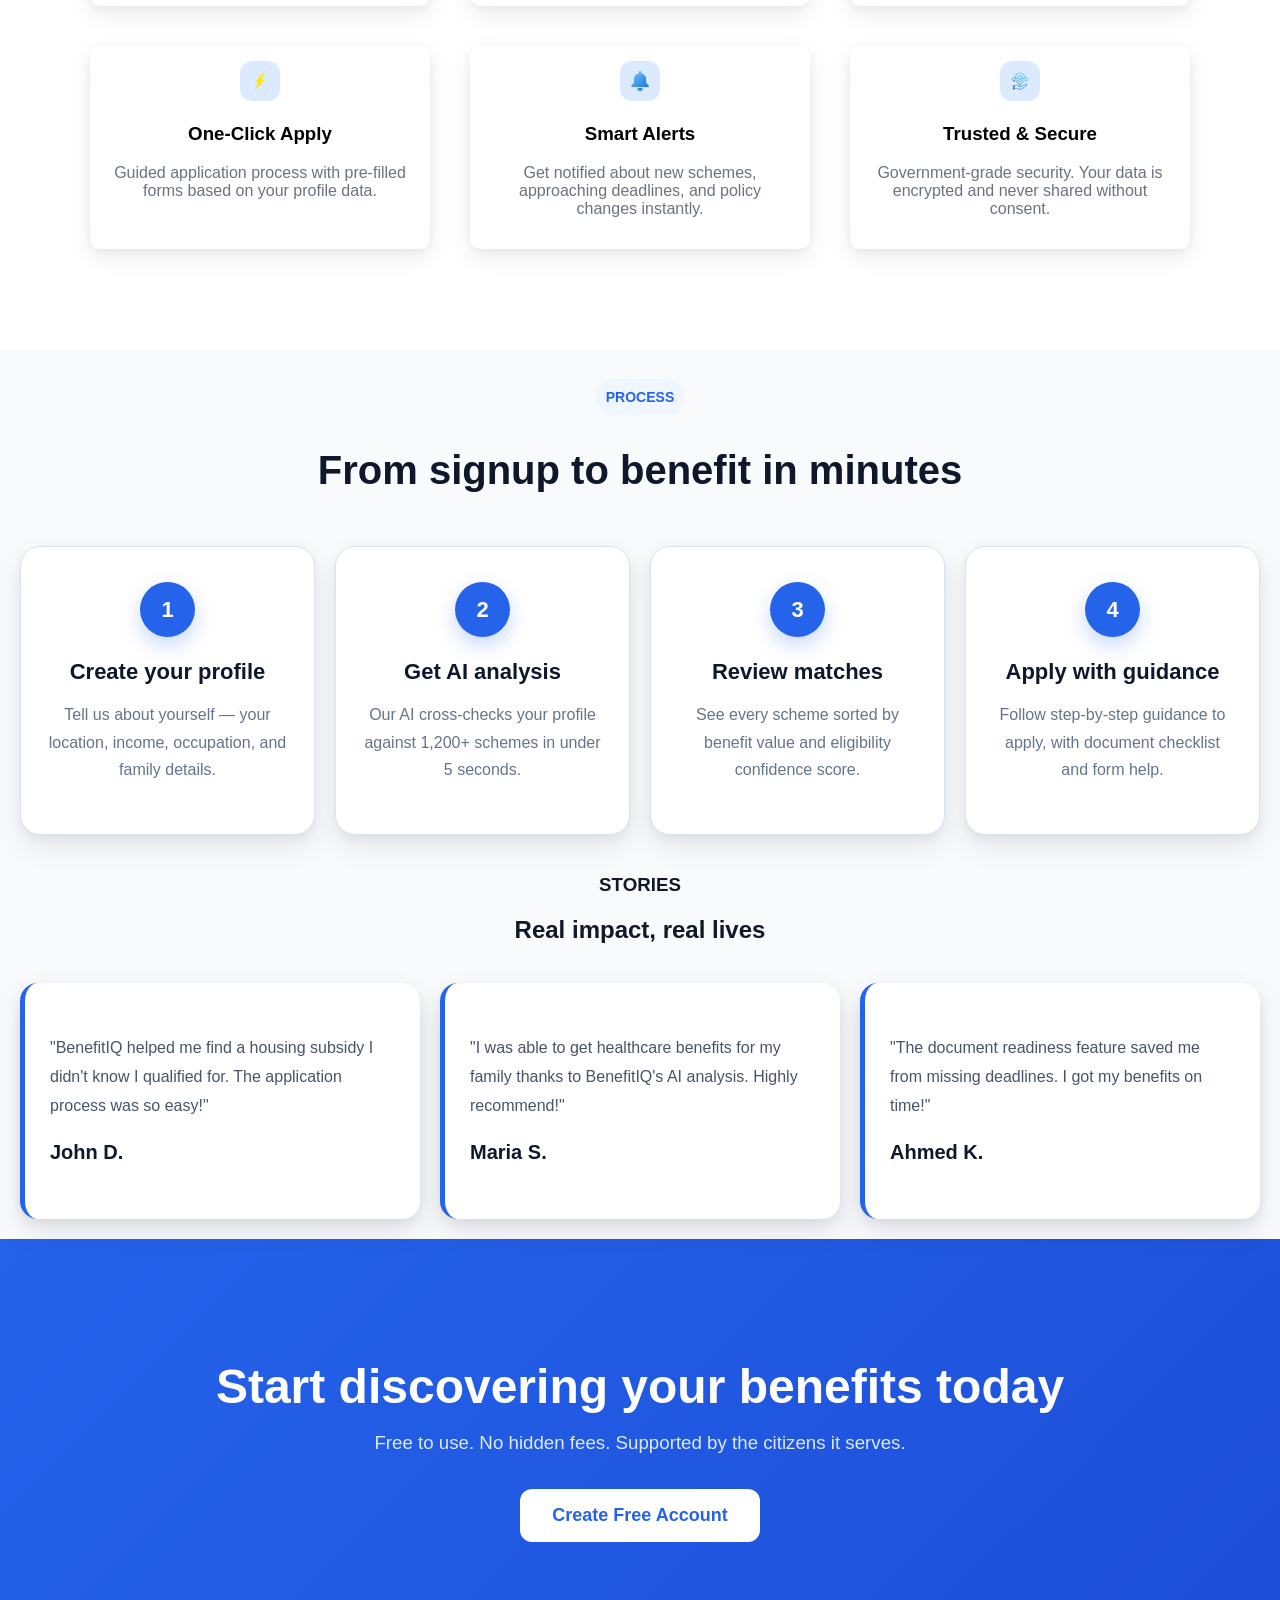
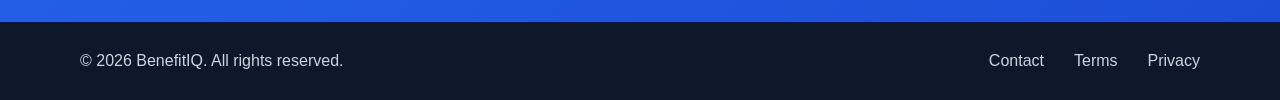
==== commit dadc43ef: "Update index.html" ====
--- a/index.html
+++ b/index.html
@@ -29,7 +29,7 @@
      </div>
      </div>
      <div class="hero-right">
-      <img src="images/right.png" width="600"/>
+      <img src="images/right.png" width="800"/>
     </div>
     </section>
      <section id="card">
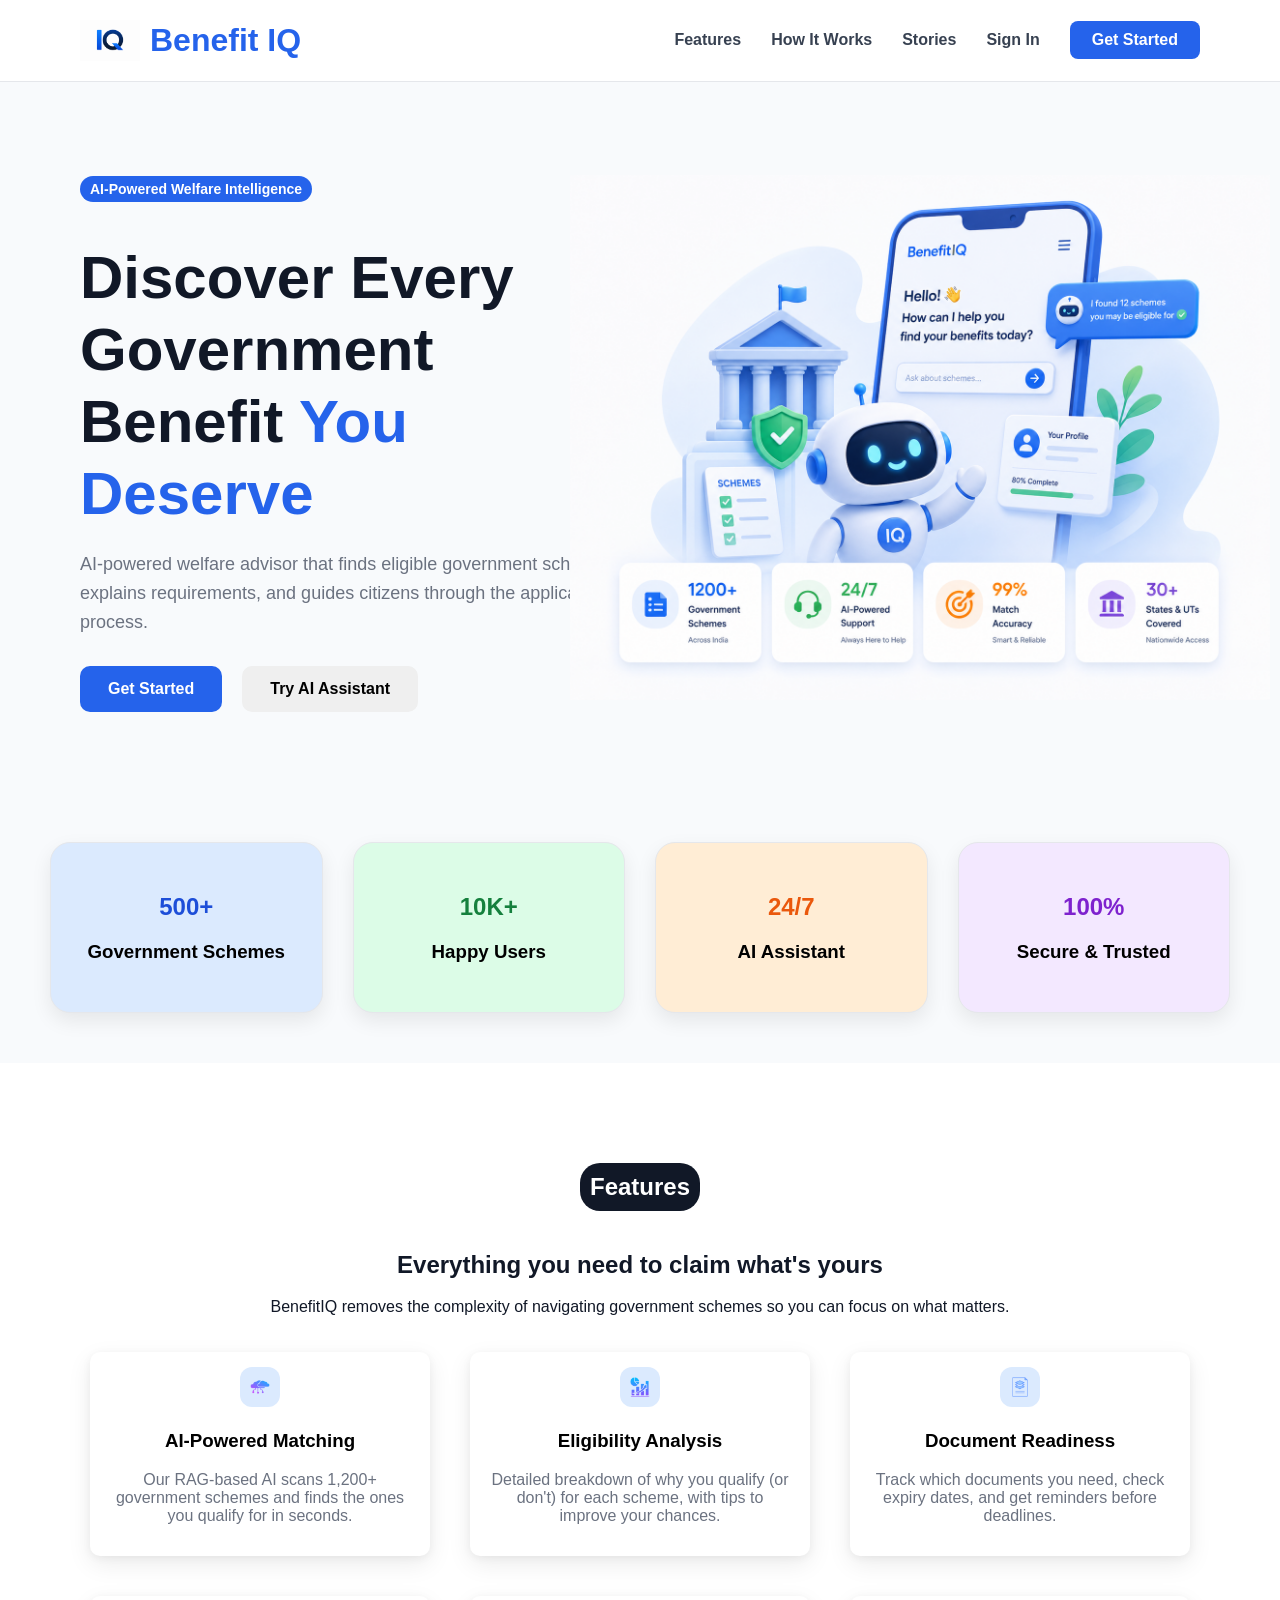
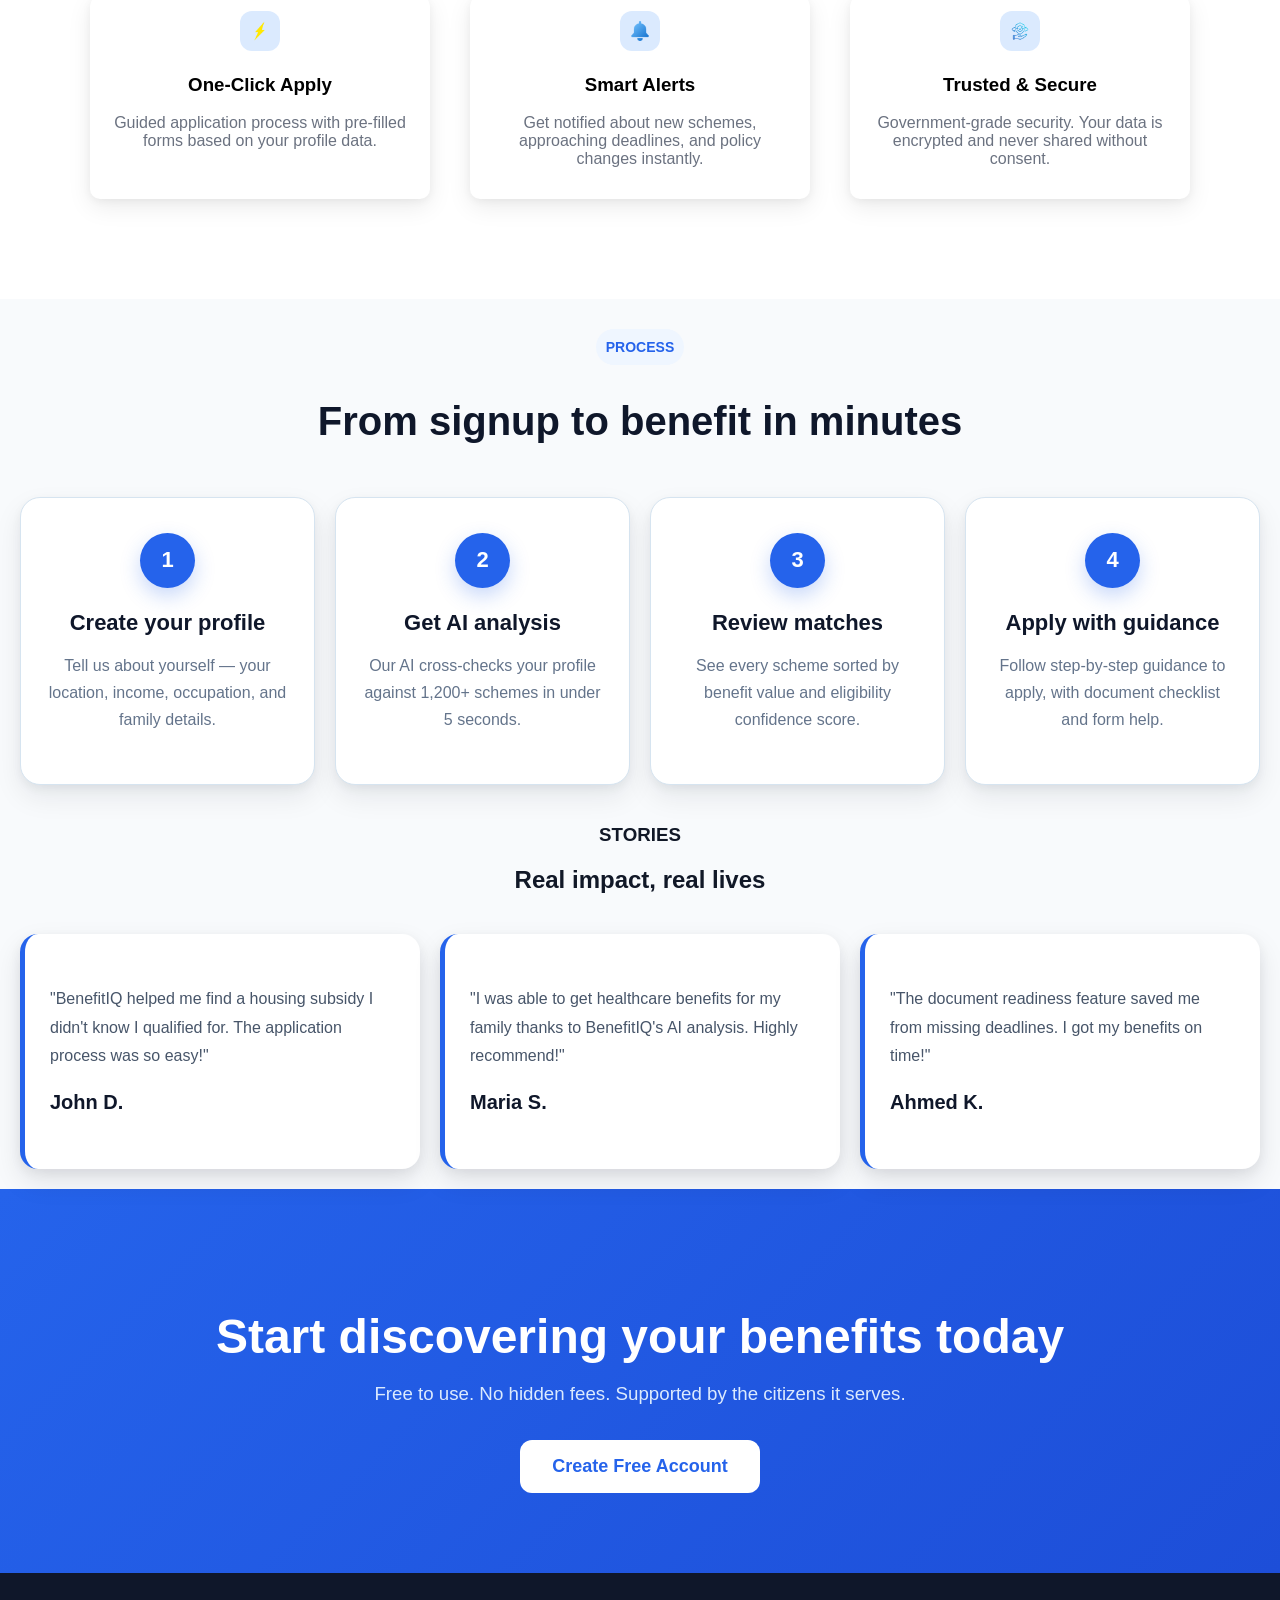
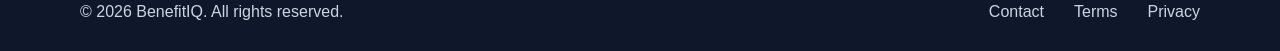
==== commit 0876c041: "Fix HTML formatting and update content" ====
--- a/index.html
+++ b/index.html
@@ -29,7 +29,7 @@
      </div>
      </div>
      <div class="hero-right">
-      <img src="images/right.png" width="800"/>
+      <img src="images/right.png" width="700"/>
     </div>
     </section>
      <section id="card">
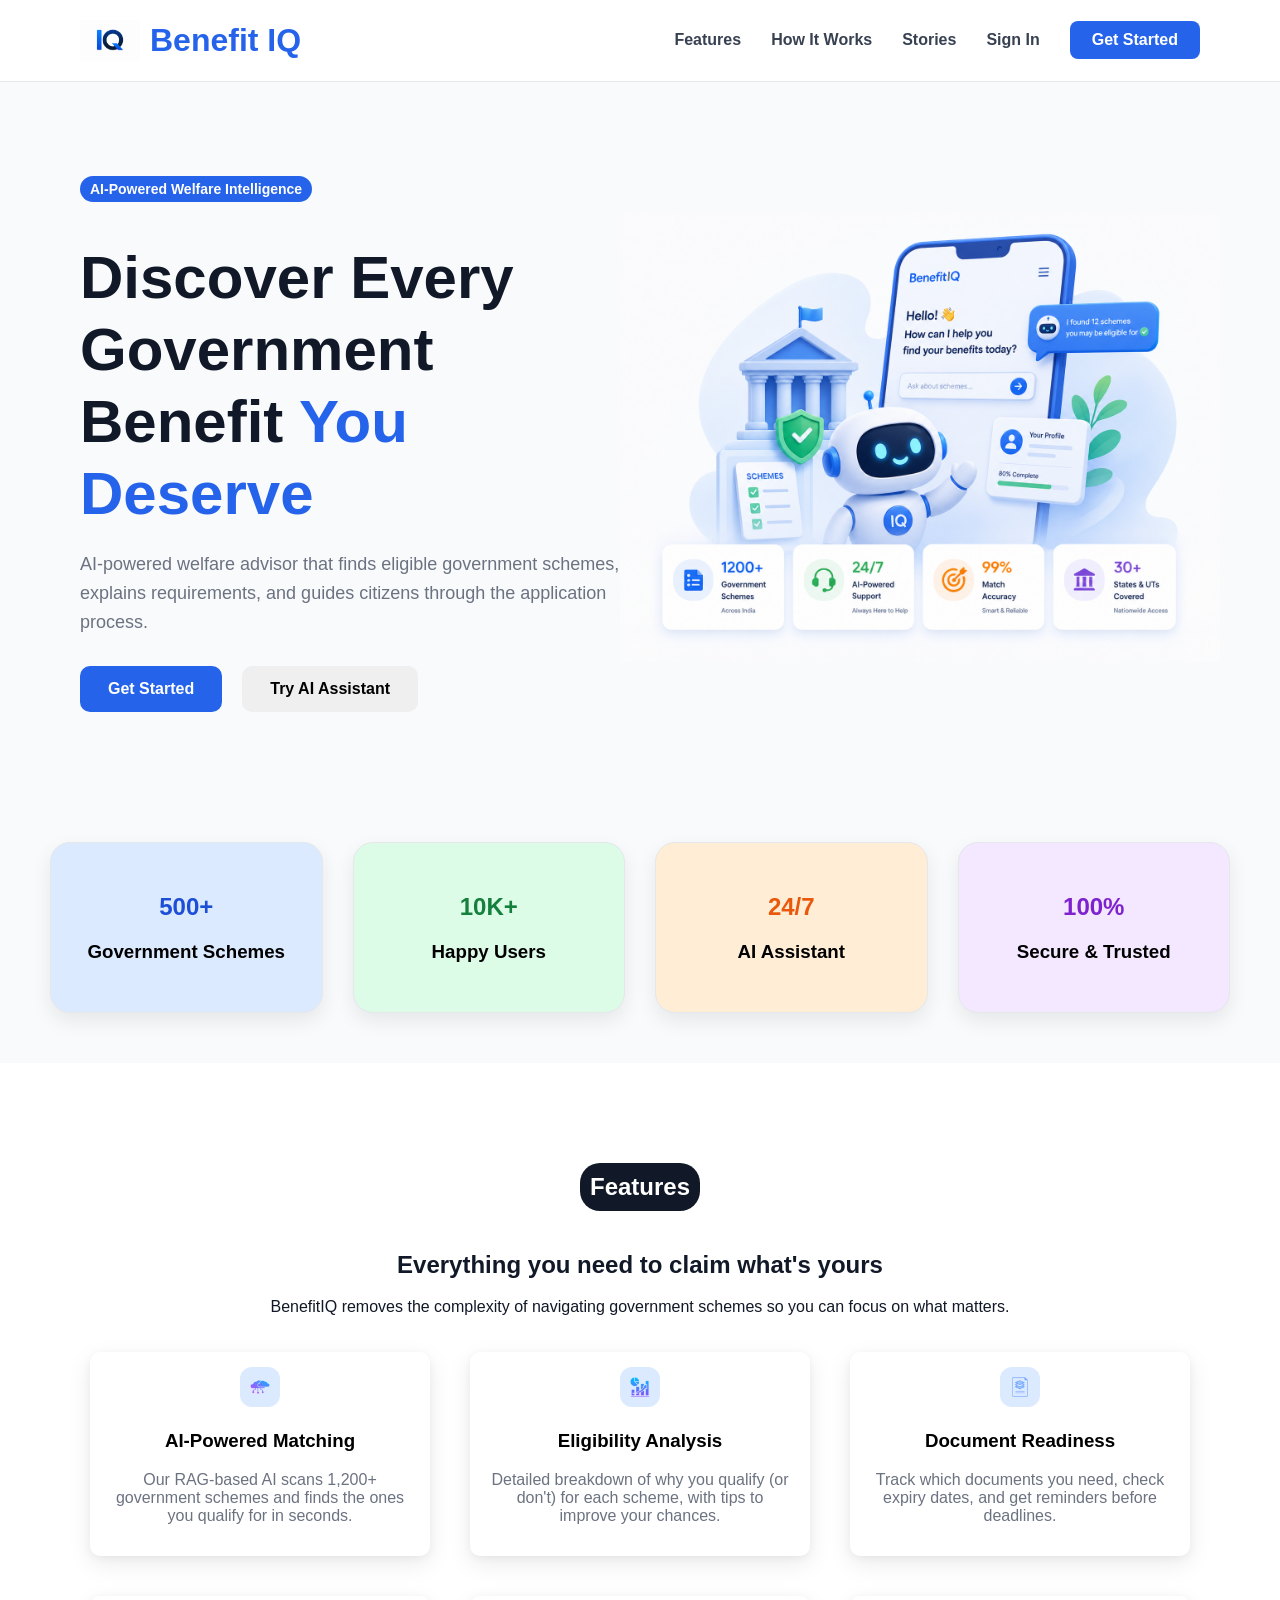
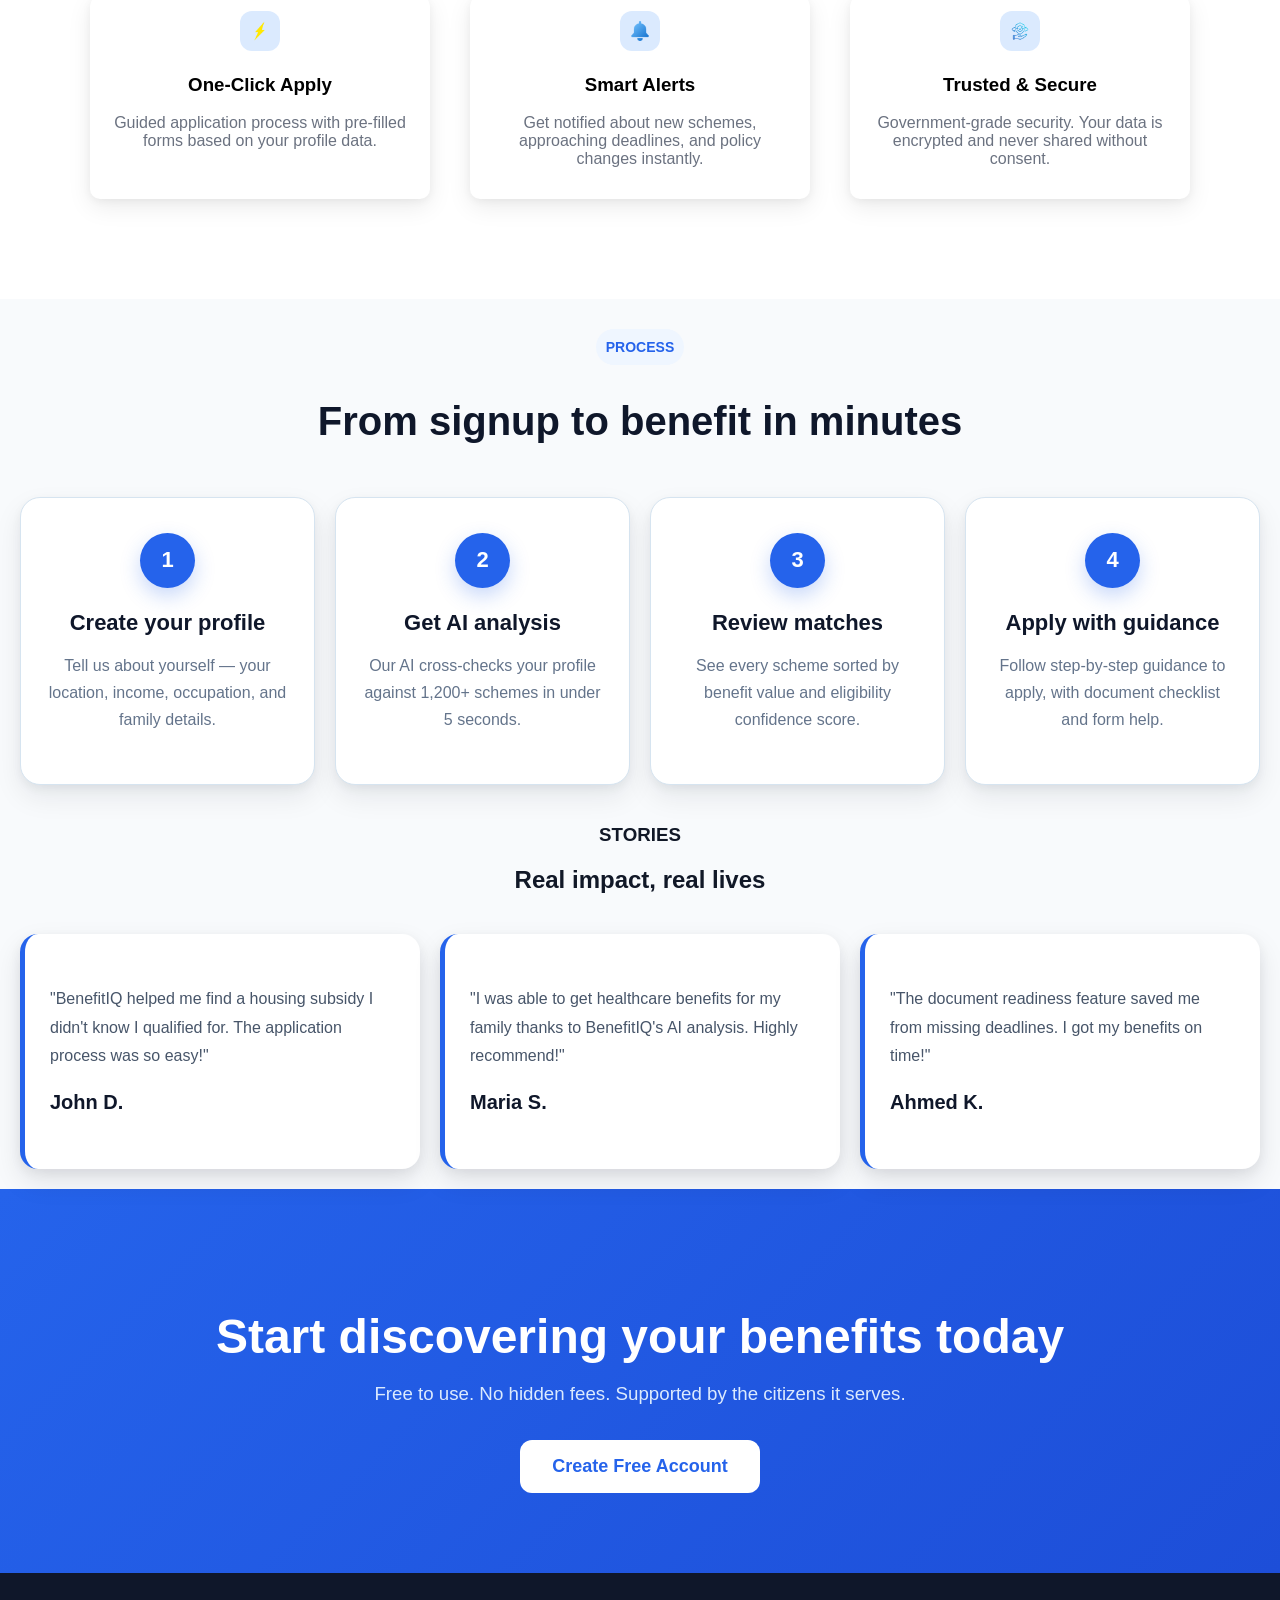
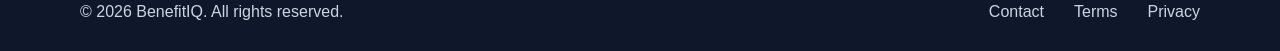
==== commit a2b07c39: "Update index.html" ====
--- a/index.html
+++ b/index.html
@@ -29,7 +29,7 @@
      </div>
      </div>
      <div class="hero-right">
-      <img src="images/right.png" width="700"/>
+      <img src="images/right.png" width="600"/>
     </div>
     </section>
      <section id="card">
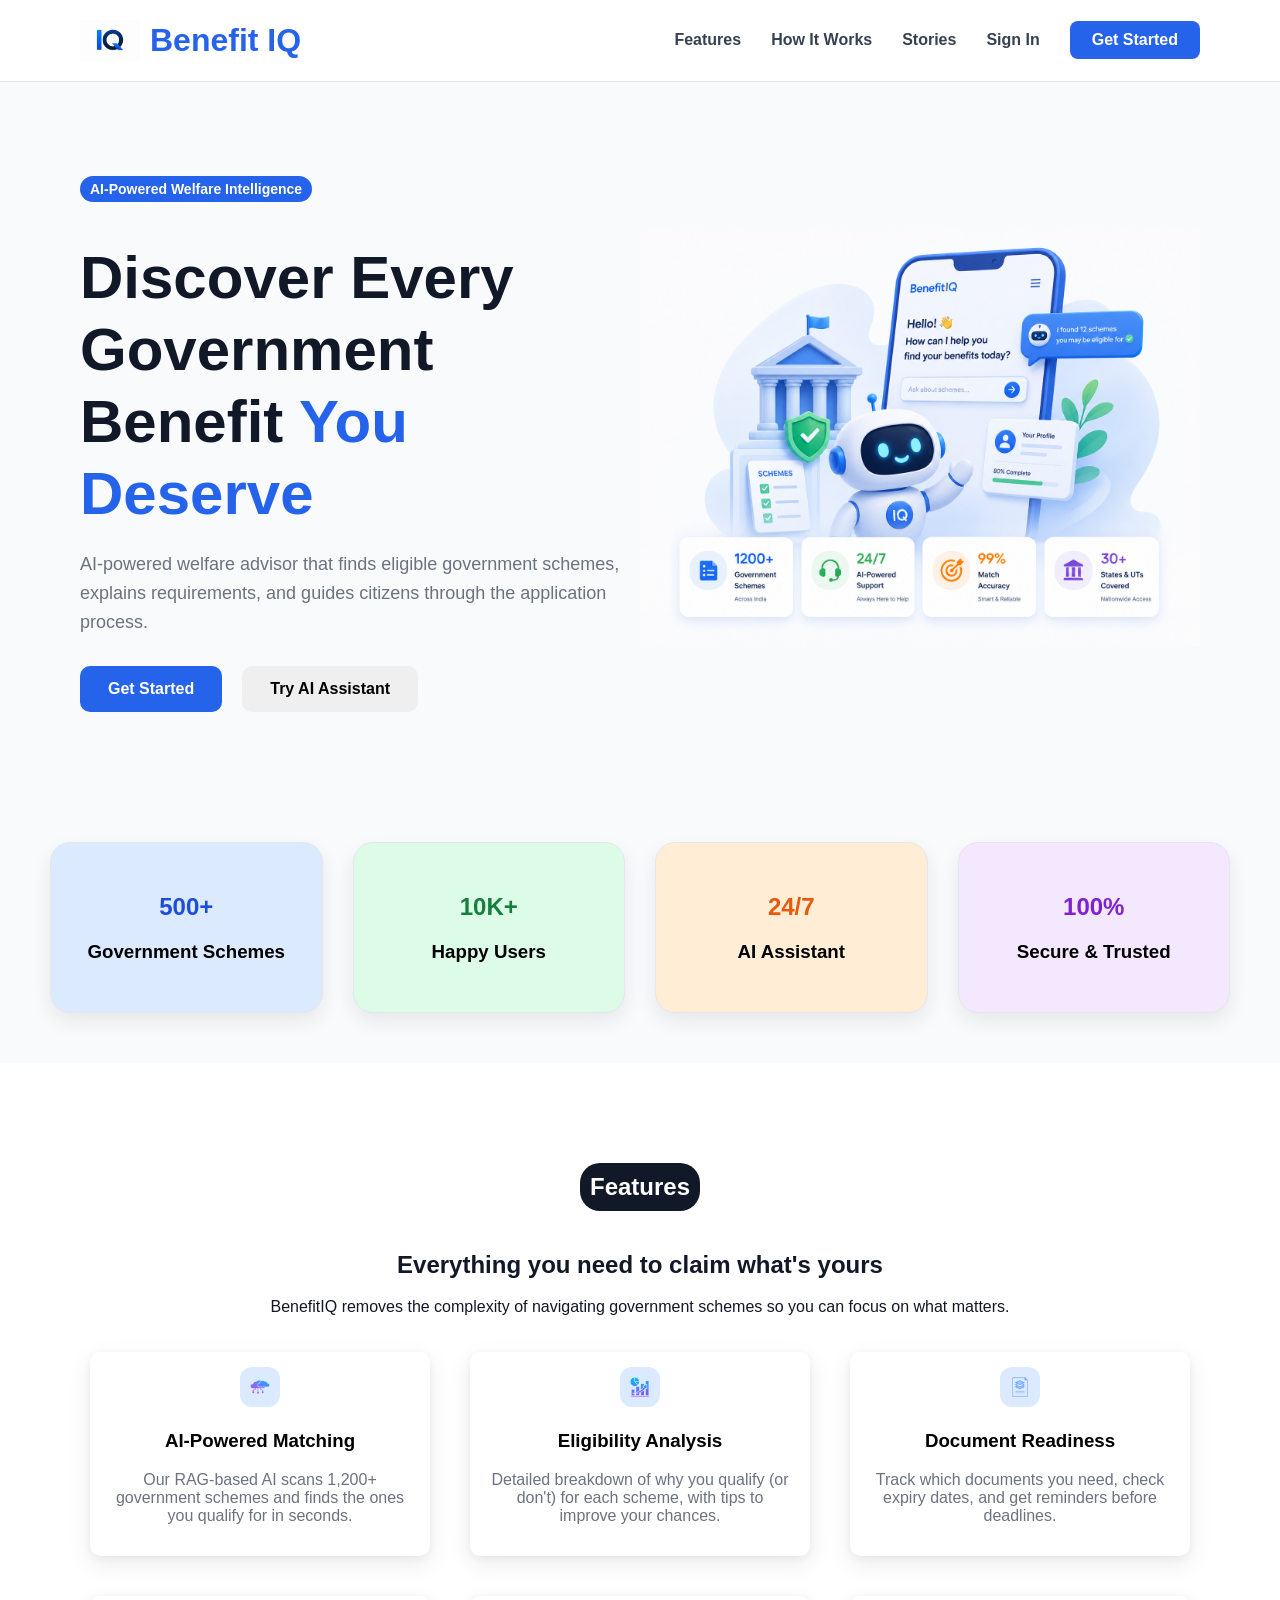
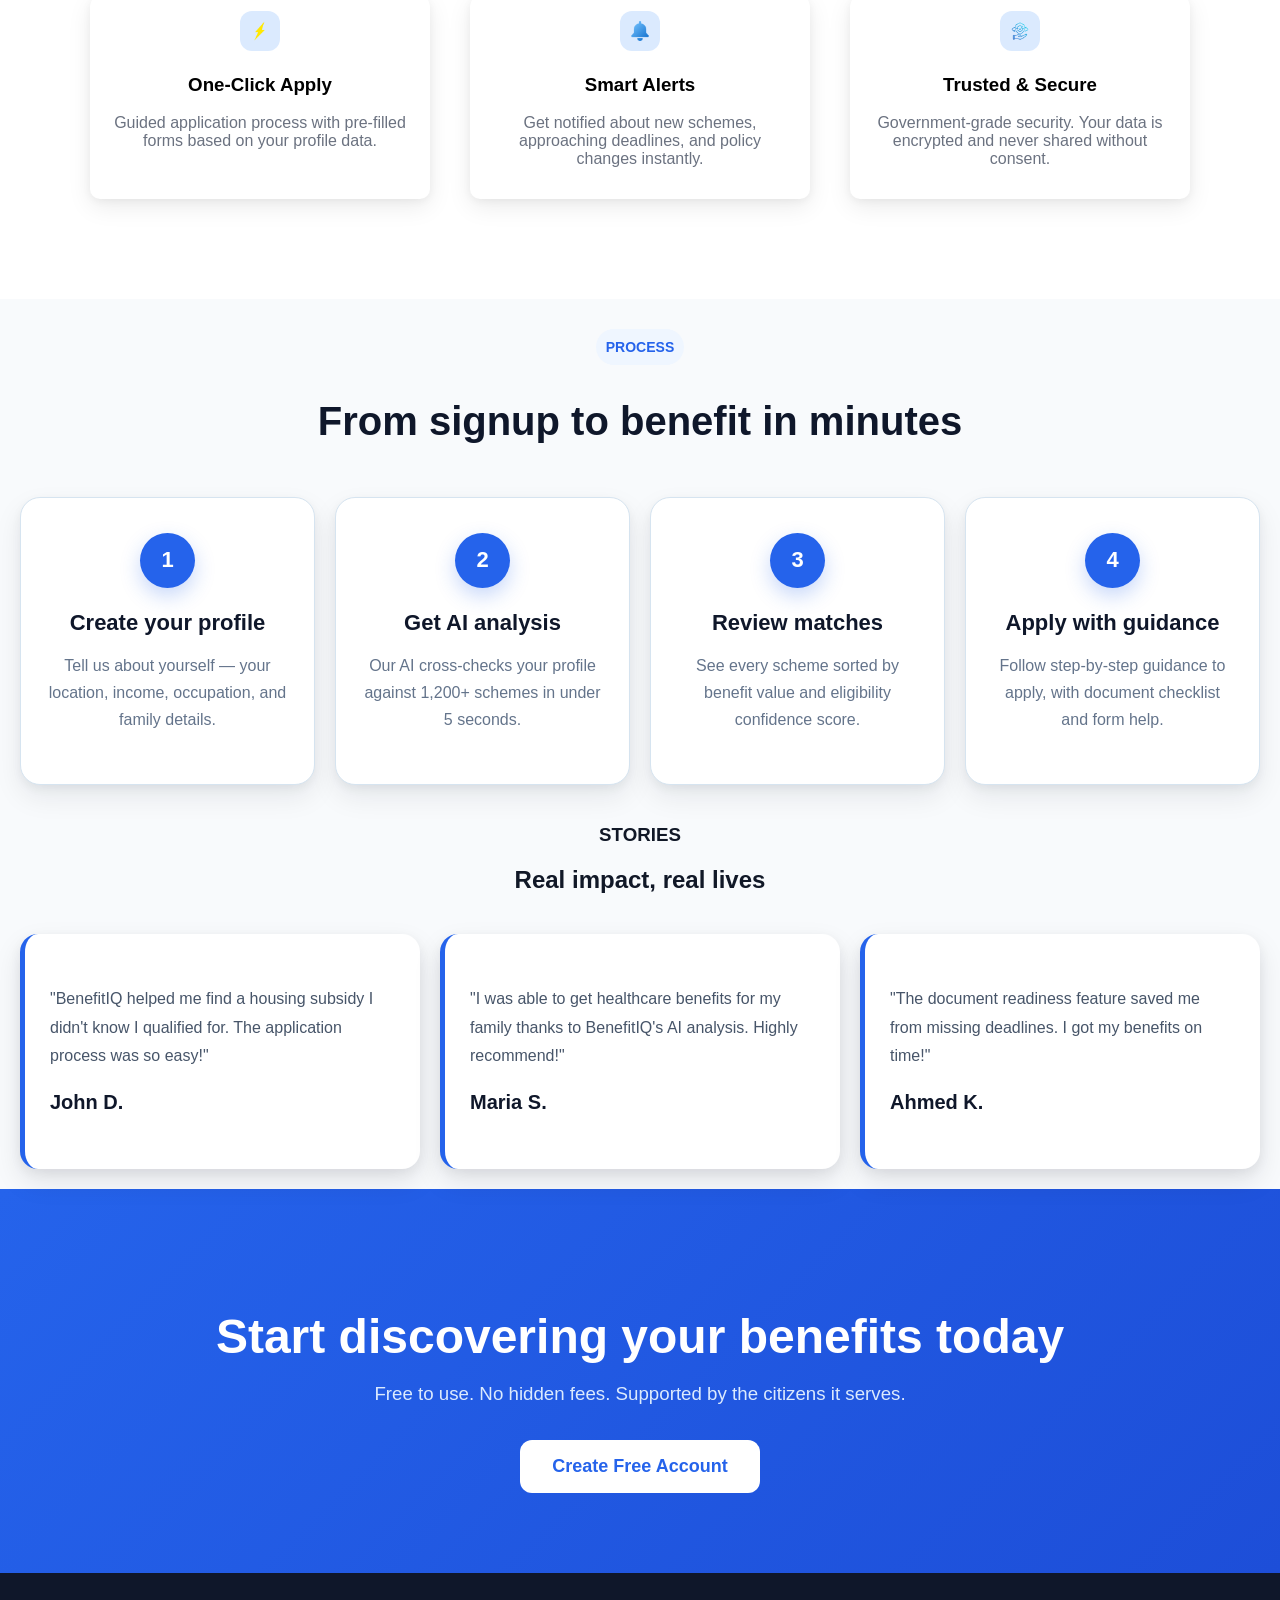
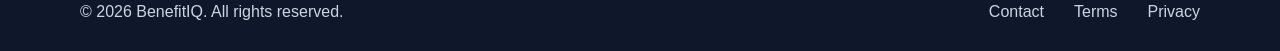
==== commit 776f27e0: "Update index.html" ====
--- a/index.html
+++ b/index.html
@@ -29,7 +29,7 @@
      </div>
      </div>
      <div class="hero-right">
-      <img src="images/right.png" width="600"/>
+      <img src="images/right.png" width="400"/>
     </div>
     </section>
      <section id="card">
--- a/style.css
+++ b/style.css
@@ -92,7 +92,7 @@
     justify-content:center;
     align-items:center;}
     
-.hero img{
+.hero-right img{
     width:100%;}
 
 .hero-title{
